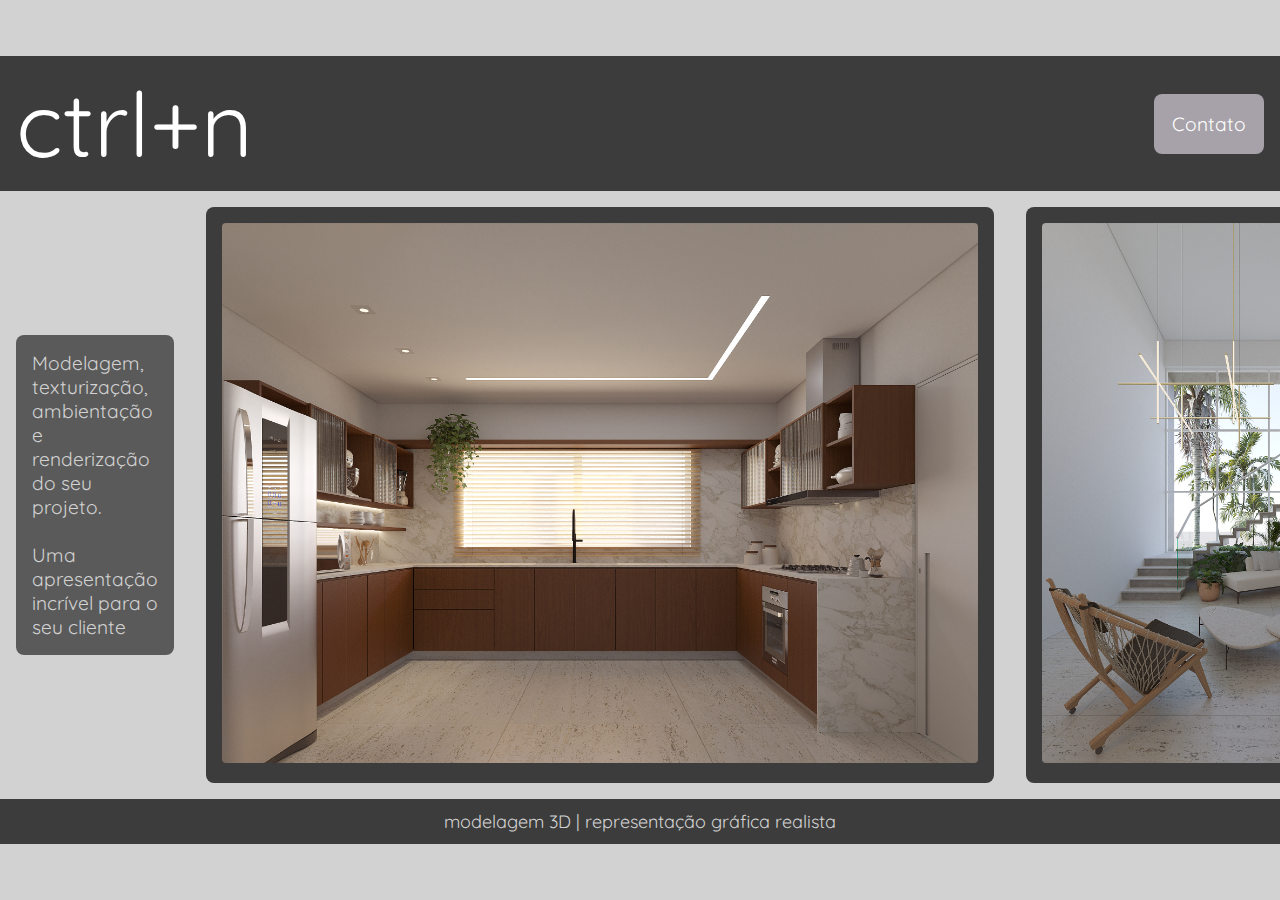
==== index.html @ 5597fa0b "R02" ====
<!DOCTYPE html>
<html lang="pt-BR">
<head>
    <meta charset="UTF-8">
    <meta http-equiv="X-UA-Compatible" content="IE=edge">
    <meta name="viewport" content="width=device-width, initial-scale=1.0">
    <title>ctrl+n</title>
    <link rel="stylesheet" href="styles.css">
</head>
<body>
    <header>
        <nav class="nav-bar">
            <div class="nav-container">
                <a href="#home" id="nav-logo">ctrl+n</a>
            </div>
            <div class="nav-container">
                <a href="#contact" class="button">Contato</a>
            </div>
        </nav>
    </header>
    <main>
        <div class="render" id="render">
            <div class="texto-container">
                <p>Modelagem, texturização, ambientação e renderização do seu projeto.<br><br>
                <p>Uma apresentação incrível para o seu cliente<br>
            </div>
            <div class="render-container">
                <img src="renders/cozinha.jpg">
            </div>
            <div class="render-container">
                <img src="renders/estar.jpg">
            </div>
            <div class="render-container">
                <img src="renders/gourmet.jpg">
            </div>
            <div class="render-container">
                <img src="renders/home.jpg">
            </div>
            <div class="render-container">
                <img src="renders/jantar.jpg">
            </div>
            <div class="render-container">
                <img src="renders/suiteA.jpg">
            </div>
            <div class="render-container">
                <img src="renders/suiteB.jpg">
            </div>
        </div>
    </main>
    <footer>
        <p>modelagem 3D | representação gráfica realista</p>
    </footer>
    <script src="app.js"></script>
</body>
</html>
---- styles.css ----
@import url('https://fonts.googleapis.com/css2?family=Quicksand:wght@300;500;700&display=swap');

* {
    font-family: 'Quicksand', sans-serif;
    box-sizing: border-box;
    scroll-behavior: smooth;
}

body {
    background-color: rgb(210, 210, 210);
    display: flex;
    flex-direction: column;
    justify-content: center;
    align-items: center;
    margin: 0;
    padding: 0;
    height: 100vh;
    width: 100vw;
}

.nav-bar {
    background-color: rgb(60, 60, 60);
    height: 15vh;
    width: 100vw;
    display: flex;
    align-items: center;
    justify-content: space-between;
    font-size: 1.2rem;
}

.nav-container {
    display: flex;
    align-items: center;
    justify-content: flex-end;
    height: inherit;
    width: 100%;
    padding: 0 16px;
}

#nav-logo {
    position: fixed;
    left:16px;
    color: #fff;
    text-decoration: none;
    font-size: 10vh;
    transition: all 0.3s ease;
}

#nav-logo:hover {
    color:#3EB489;
    transition: all 0.3s ease;
}

.button {
    display: flex;
    align-items: center;
    justify-content: right;
    text-decoration: none;
    padding: 2vh;
    height: fit-content;
    width: fit-content;
    border: none;
    outline: none;
    border-radius: 8px;
    background: #A7A2A9;
    color: #fff;
    transition: all 0.3s ease;
}

main {
    width: 100vw;
}

/*
@media screen and (max-width: 960px) {
    .nav-container {
        display: flex;
        justify-content: space-between;
        height: 100%;
        width: 100%;
    }
}
*/

.render {
    display: flex;
    align-items: center;
    overflow-x: scroll;
    scroll-snap-type: x mandatory;
}

.texto-container {
    background-color: rgb(90, 90, 90);
    padding: 16px;
    margin: 16px;
    border-radius: 8px;
    scroll-snap-align: center;
}

div p {
    display: flex;
    color: rgb(210, 210, 210);
    font-size: 1.2rem;
    margin: 0;
}
    
.render-container {
    background-color: rgb(60, 60, 60);
    height: fit-content;
    width: fit-content;
    padding: 16px;
    margin: 16px;
    border-radius: 8px;
    scroll-snap-align: center;
}

img {
    height: 60vh;
    width: auto;
    border-radius: 4px;
}

footer {
    background-color: rgb(60, 60, 60);
    display: flex;
    flex-direction: column;
    height: 5vh;
    width: 100vw;
    justify-content: center;
    align-items: center;
}

footer p {
    color: rgb(210, 210, 210);
    font-size: 2vh;
    margin-left: 0;
    padding: 0;
}
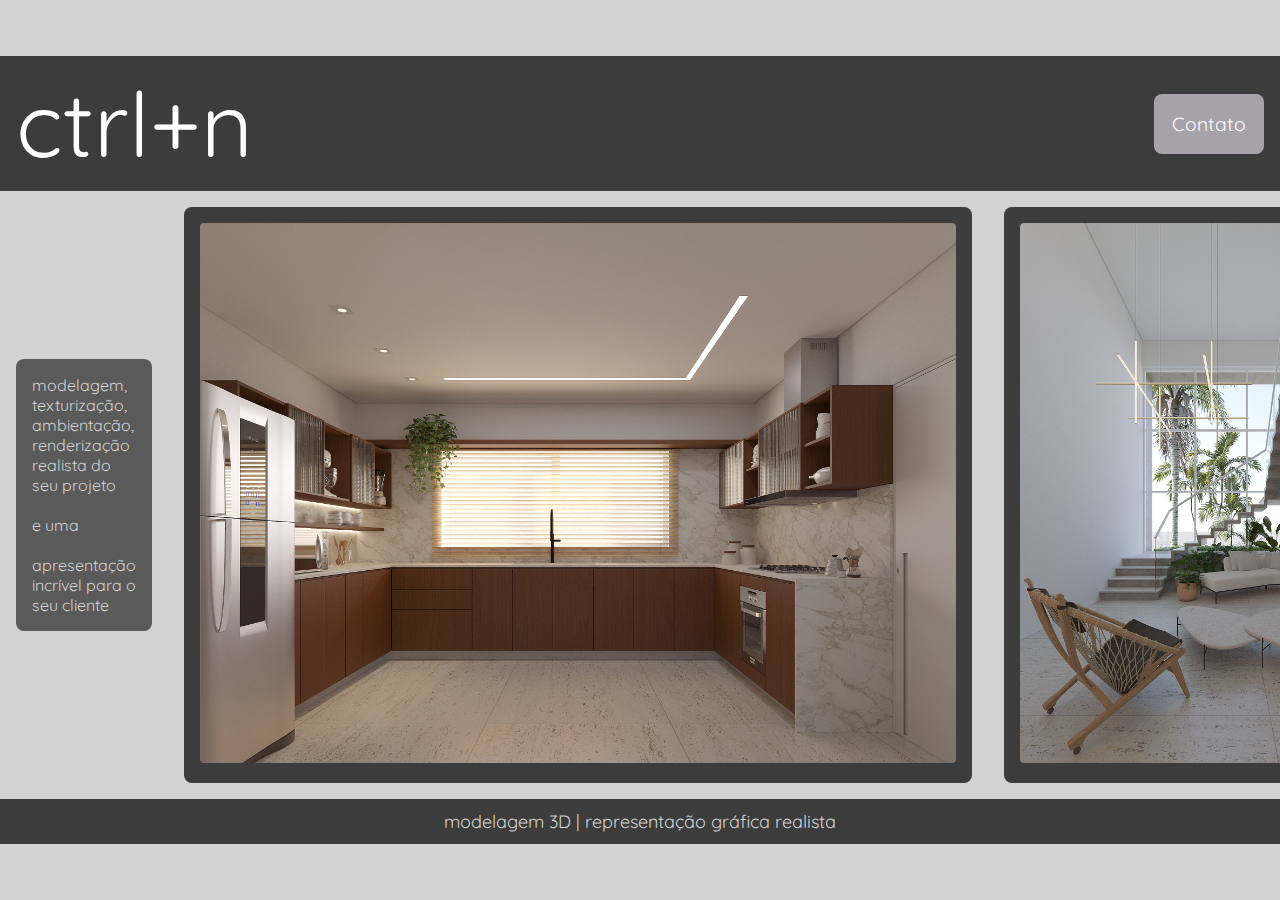
==== commit cf1f7ab5: "TextoCard" ====
--- a/index.html
+++ b/index.html
@@ -21,8 +21,9 @@
     <main>
         <div class="render" id="render">
             <div class="texto-container">
-                <p>Modelagem, texturização, ambientação e renderização do seu projeto.<br><br>
-                <p>Uma apresentação incrível para o seu cliente<br>
+                <p>modelagem, texturização, ambientação, renderização realista do seu projeto<br><br>
+                <p>e uma</p><br>
+                <p>apresentação incrível para o seu cliente<br>
             </div>
             <div class="render-container">
                 <img src="renders/cozinha.jpg">
--- a/styles.css
+++ b/styles.css
@@ -91,6 +91,8 @@
 
 .texto-container {
     background-color: rgb(90, 90, 90);
+    display: flex;
+    flex-direction: column;
     padding: 16px;
     margin: 16px;
     border-radius: 8px;
@@ -98,9 +100,8 @@
 }
 
 div p {
-    display: flex;
     color: rgb(210, 210, 210);
-    font-size: 1.2rem;
+    font-size: 1rem;
     margin: 0;
 }
     
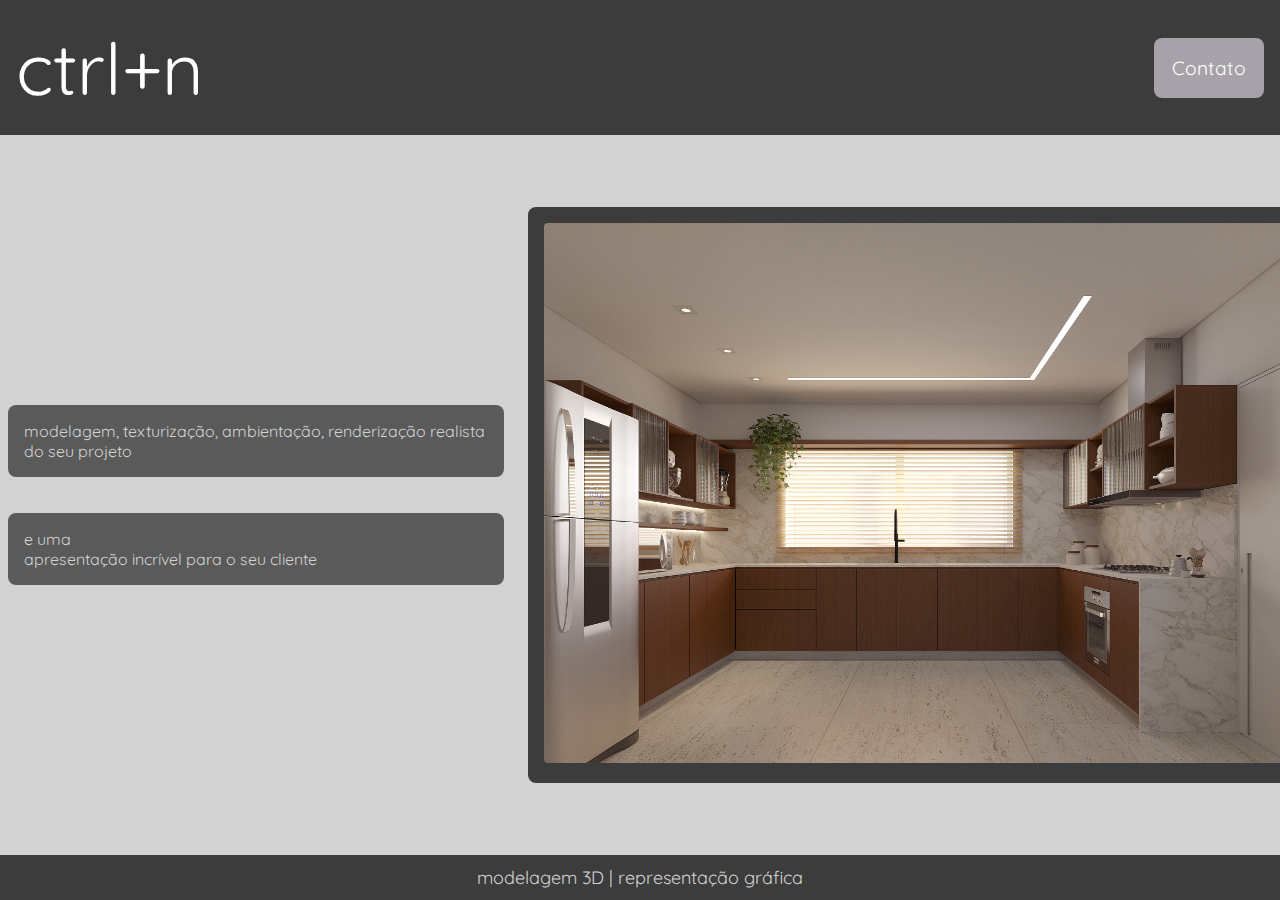
==== commit 7b17106e: "ContactPage" ====
--- a/index.html
+++ b/index.html
@@ -11,19 +11,18 @@
     <header>
         <nav class="nav-bar">
             <div class="nav-container">
-                <a href="#home" id="nav-logo">ctrl+n</a>
+                <a href="index.html" id="nav-logo">ctrl+n</a>
             </div>
             <div class="nav-container">
-                <a href="#contact" class="button">Contato</a>
+                <a href="contact.html" class="button">Contato</a>
             </div>
         </nav>
     </header>
     <main>
         <div class="render" id="render">
             <div class="texto-container">
-                <p>modelagem, texturização, ambientação, renderização realista do seu projeto<br><br>
-                <p>e uma</p><br>
-                <p>apresentação incrível para o seu cliente<br>
+                <p>modelagem, texturização, ambientação, renderização realista do seu projeto</p><br>
+                <p>e uma<br>apresentação incrível para o seu cliente</p>
             </div>
             <div class="render-container">
                 <img src="renders/cozinha.jpg">
@@ -49,7 +48,7 @@
         </div>
     </main>
     <footer>
-        <p>modelagem 3D | representação gráfica realista</p>
+        <p>modelagem 3D | representação gráfica</p>
     </footer>
     <script src="app.js"></script>
 </body>
--- a/styles.css
+++ b/styles.css
@@ -10,7 +10,7 @@
     background-color: rgb(210, 210, 210);
     display: flex;
     flex-direction: column;
-    justify-content: center;
+    justify-content: space-between;
     align-items: center;
     margin: 0;
     padding: 0;
@@ -42,7 +42,7 @@
     left:16px;
     color: #fff;
     text-decoration: none;
-    font-size: 10vh;
+    font-size: 8vh;
     transition: all 0.3s ease;
 }
 
@@ -69,6 +69,7 @@
 
 main {
     width: 100vw;
+    display: flex;
 }
 
 /*
@@ -90,19 +91,20 @@
 }
 
 .texto-container {
-    background-color: rgb(90, 90, 90);
     display: flex;
     flex-direction: column;
-    padding: 16px;
-    margin: 16px;
-    border-radius: 8px;
+    min-width: 40vw;
+    height: auto;
     scroll-snap-align: center;
 }
 
 div p {
+    background-color: rgb(90, 90, 90);
     color: rgb(210, 210, 210);
     font-size: 1rem;
-    margin: 0;
+    padding: 16px;
+    margin: 8px;
+    border-radius: 8px;
 }
     
 .render-container {
@@ -136,4 +138,4 @@
     font-size: 2vh;
     margin-left: 0;
     padding: 0;
-}+}
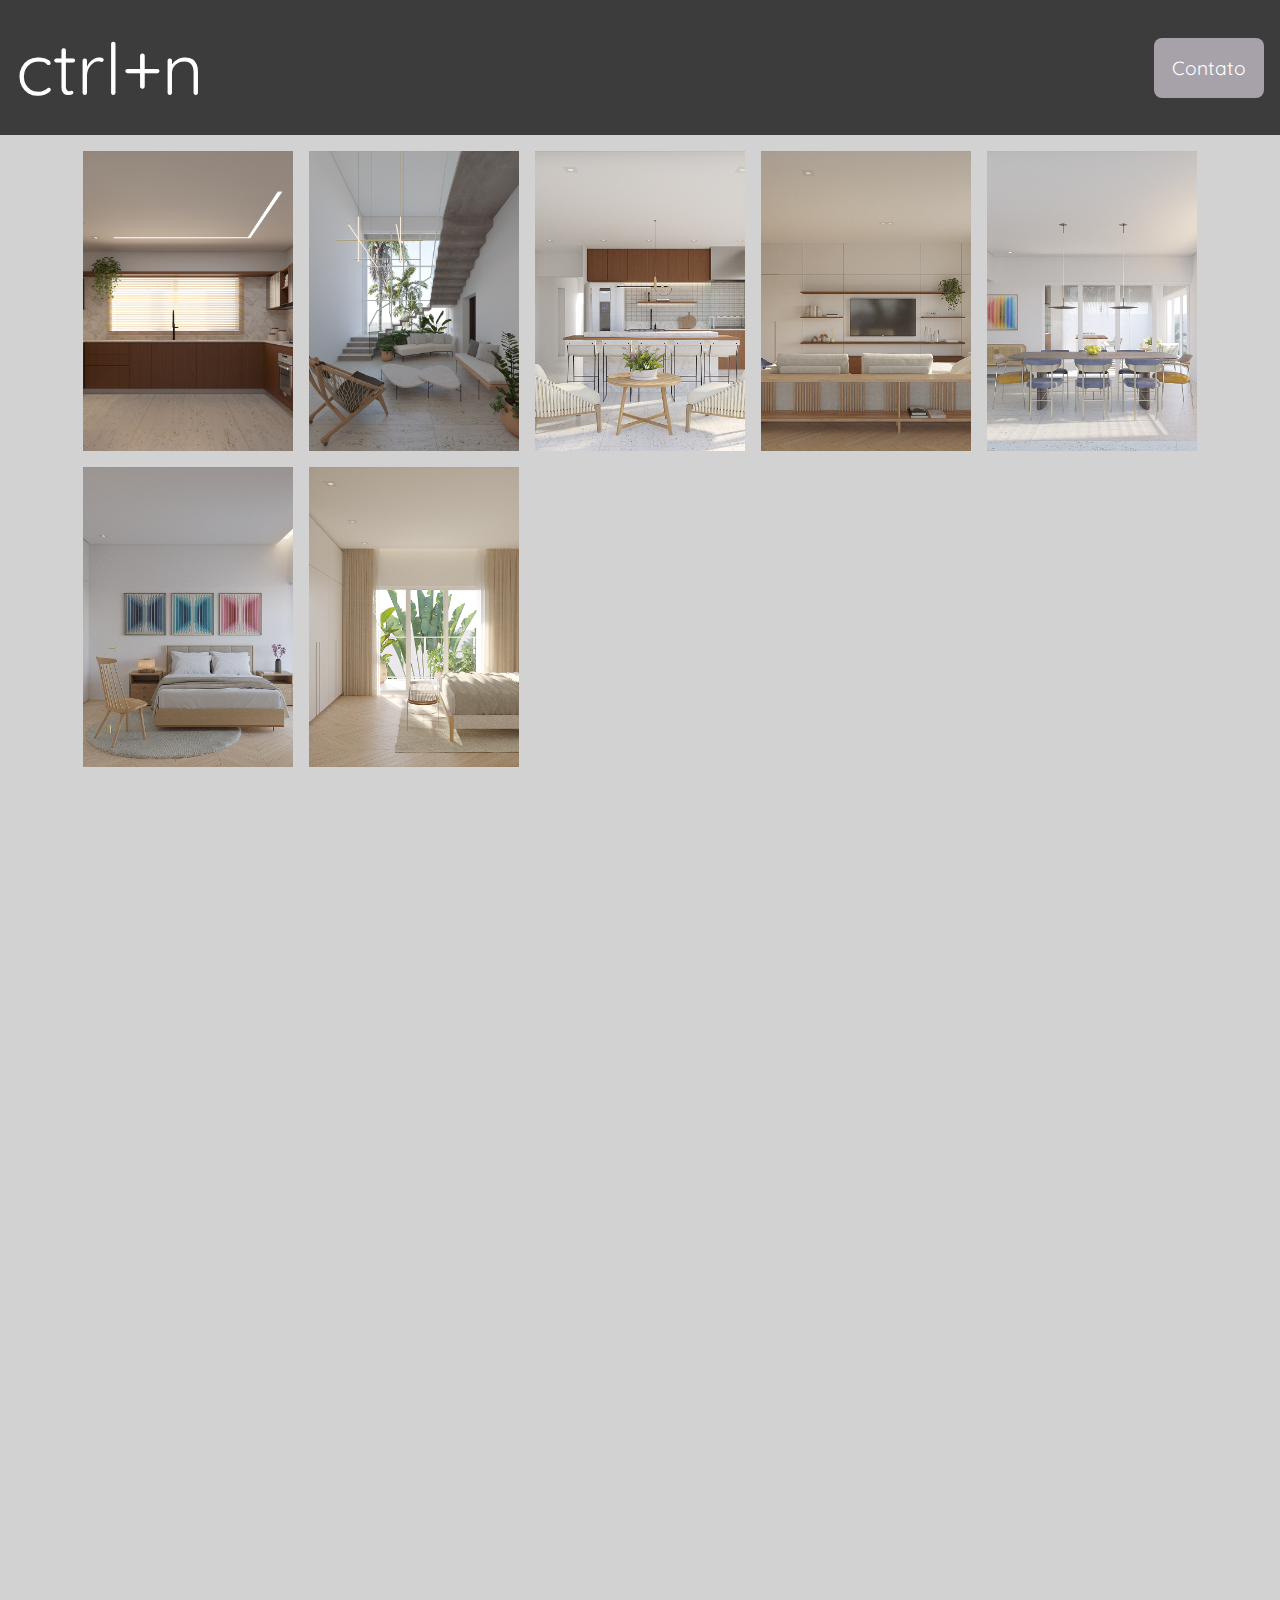
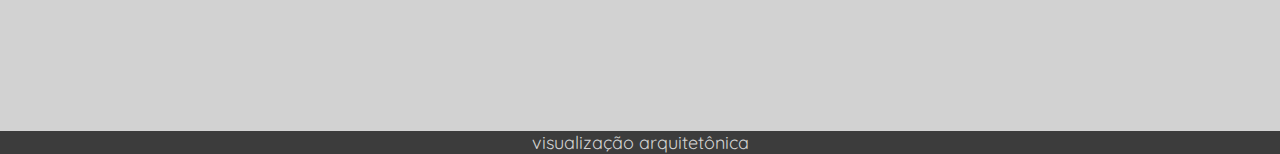
==== commit e19b5443: "galeria responsiva" ====
--- a/index.html
+++ b/index.html
@@ -20,35 +20,85 @@
     </header>
     <main>
         <div class="render" id="render">
-            <div class="texto-container">
-                <p>modelagem, texturização, ambientação, renderização realista do seu projeto</p><br>
-                <p>e uma<br>apresentação incrível para o seu cliente</p>
+            <div class="render-box" id="render-box">
+                <img src="renders/01.jpg" alt="";>
             </div>
-            <div class="render-container">
-                <img src="renders/cozinha.jpg">
+            <div class="render-box" id="render-box">
+                <img src="renders/02.jpg" alt="";>
             </div>
-            <div class="render-container">
-                <img src="renders/estar.jpg">
+            <div class="render-box" id="render-box">
+                <img src="renders/03.jpg" alt="";>
             </div>
-            <div class="render-container">
-                <img src="renders/gourmet.jpg">
+            <div class="render-box" id="render-box">
+                <img src="renders/04.jpg" alt="";>
             </div>
-            <div class="render-container">
-                <img src="renders/home.jpg">
+            <div class="render-box" id="render-box">
+                <img src="renders/05.jpg" alt="";>
             </div>
-            <div class="render-container">
-                <img src="renders/jantar.jpg">
+            <div class="render-box" id="render-box">
+                <img src="renders/06.jpg" alt="";>
             </div>
-            <div class="render-container">
-                <img src="renders/suiteA.jpg">
+            <div class="render-box" id="render-box">
+                <img src="renders/07.jpg" alt="";>
             </div>
-            <div class="render-container">
-                <img src="renders/suiteB.jpg">
+            <div class="render-box" id="render-box">
+                <img src="renders/08.jpg" alt="";>
+            </div>
+            <div class="render-box" id="render-box">
+                <img src="renders/09.jpg" alt="";>
+            </div>
+            <div class="render-box" id="render-box">
+                <img src="renders/10.jpg" alt="";>
+            </div>
+            <div class="render-box" id="render-box">
+                <img src="renders/11.jpg" alt="";>
+            </div>
+            <div class="render-box" id="render-box">
+                <img src="renders/12.jpg" alt="";>
+            </div>
+            <div class="render-box" id="render-box">
+                <img src="renders/13.jpg" alt="";>
+            </div>
+            <div class="render-box" id="render-box">
+                <img src="renders/14.jpg" alt="";>
+            </div>
+            <div class="render-box" id="render-box">
+                <img src="renders/15.jpg" alt="";>
+            </div>
+            <div class="render-box" id="render-box">
+                <img src="renders/16.jpg" alt="";>
+            </div>
+            <div class="render-box" id="render-box">
+                <img src="renders/17.jpg" alt="";>
+            </div>
+            <div class="render-box" id="render-box">
+                <img src="renders/18.jpg" alt="";>
+            </div>
+            <div class="render-box" id="render-box">
+                <img src="renders/19.jpg" alt="";>
+            </div>
+            <div class="render-box" id="render-box">
+                <img src="renders/20.jpg" alt="";>
+            </div>
+            <div class="render-box" id="render-box">
+                <img src="renders/21.jpg" alt="";>
+            </div>
+            <div class="render-box" id="render-box">
+                <img src="renders/22.jpg" alt="";>
+            </div>
+            <div class="render-box" id="render-box">
+                <img src="renders/23.jpg" alt="";>
+            </div>
+            <div class="render-box" id="render-box">
+                <img src="renders/24.jpg" alt="";>
+            </div>
+            <div class="render-box" id="render-box">
+                <img src="renders/25.jpg" alt="";>
             </div>
         </div>
     </main>
     <footer>
-        <p>modelagem 3D | representação gráfica</p>
+        <p>visualização arquitetônica</p>
     </footer>
     <script src="app.js"></script>
 </body>
--- a/styles.css
+++ b/styles.css
@@ -1,9 +1,10 @@
-@import url('https://fonts.googleapis.com/css2?family=Quicksand:wght@300;500;700&display=swap');
+@import url('https://fonts.googleapis.com/css2?family=Quicksand:wght@300&display=swap');
 
 * {
+    margin: 0;
+    padding: 0;
+    box-sizing: border-box;
     font-family: 'Quicksand', sans-serif;
-    box-sizing: border-box;
-    scroll-behavior: smooth;
 }
 
 body {
@@ -66,11 +67,11 @@
     color: #fff;
     transition: all 0.3s ease;
 }
-
+/*
 main {
-    width: 100vw;
     display: flex;
 }
+*/
 
 /*
 @media screen and (max-width: 960px) {
@@ -83,24 +84,42 @@
 }
 */
 
-.render {
+.render{
     display: flex;
-    align-items: center;
-    overflow-x: scroll;
-    scroll-snap-type: x mandatory;
+    margin: 8px;
+    justify-content: center;
+    flex-wrap: wrap;
+}
+
+.render .render-box{
+    display: flex;
+    margin: 8px;
+    height: 300px;
+    width: 210px;
+    justify-content: center;
+    overflow: hidden;
+}
+
+.render .render-box img{
+    height: 100%;
+    width:auto;
+    transition: transform 0.2s linear;
+}
+
+.render-box:hover img{
+    transform: scale(1.05);
 }
 
 .texto-container {
     display: flex;
     flex-direction: column;
-    min-width: 40vw;
-    height: auto;
+    width: auto;
+    height: fit-content;
     scroll-snap-align: center;
 }
 
 div p {
-    background-color: rgb(90, 90, 90);
-    color: rgb(210, 210, 210);
+    color: rgb(90, 90, 90);
     font-size: 1rem;
     padding: 16px;
     margin: 8px;
@@ -123,6 +142,38 @@
     border-radius: 4px;
 }
 
+.contato {
+    height: 70vh;
+    width: 100vw;
+    display: flex;
+    flex-direction: column;
+    align-items: center;
+    overflow-y: scroll;
+    scroll-snap-type: y mandatory;
+}
+
+.texto-card {
+    background-color: rgb(90, 90, 90);
+    display: flex;
+    justify-content: center;
+    align-items: center;
+    height: 25vh;
+    width: 90vw;
+    margin: 8px;
+    border-radius: 8px;
+    scroll-snap-align: center;
+}
+
+.card {
+    color: rgb(210, 210, 210);
+    font-size: 1rem;
+}
+
+.email {
+    color: rgb(255, 255, 255);
+    text-decoration: none;
+}
+
 footer {
     background-color: rgb(60, 60, 60);
     display: flex;
@@ -139,3 +190,4 @@
     margin-left: 0;
     padding: 0;
 }
+
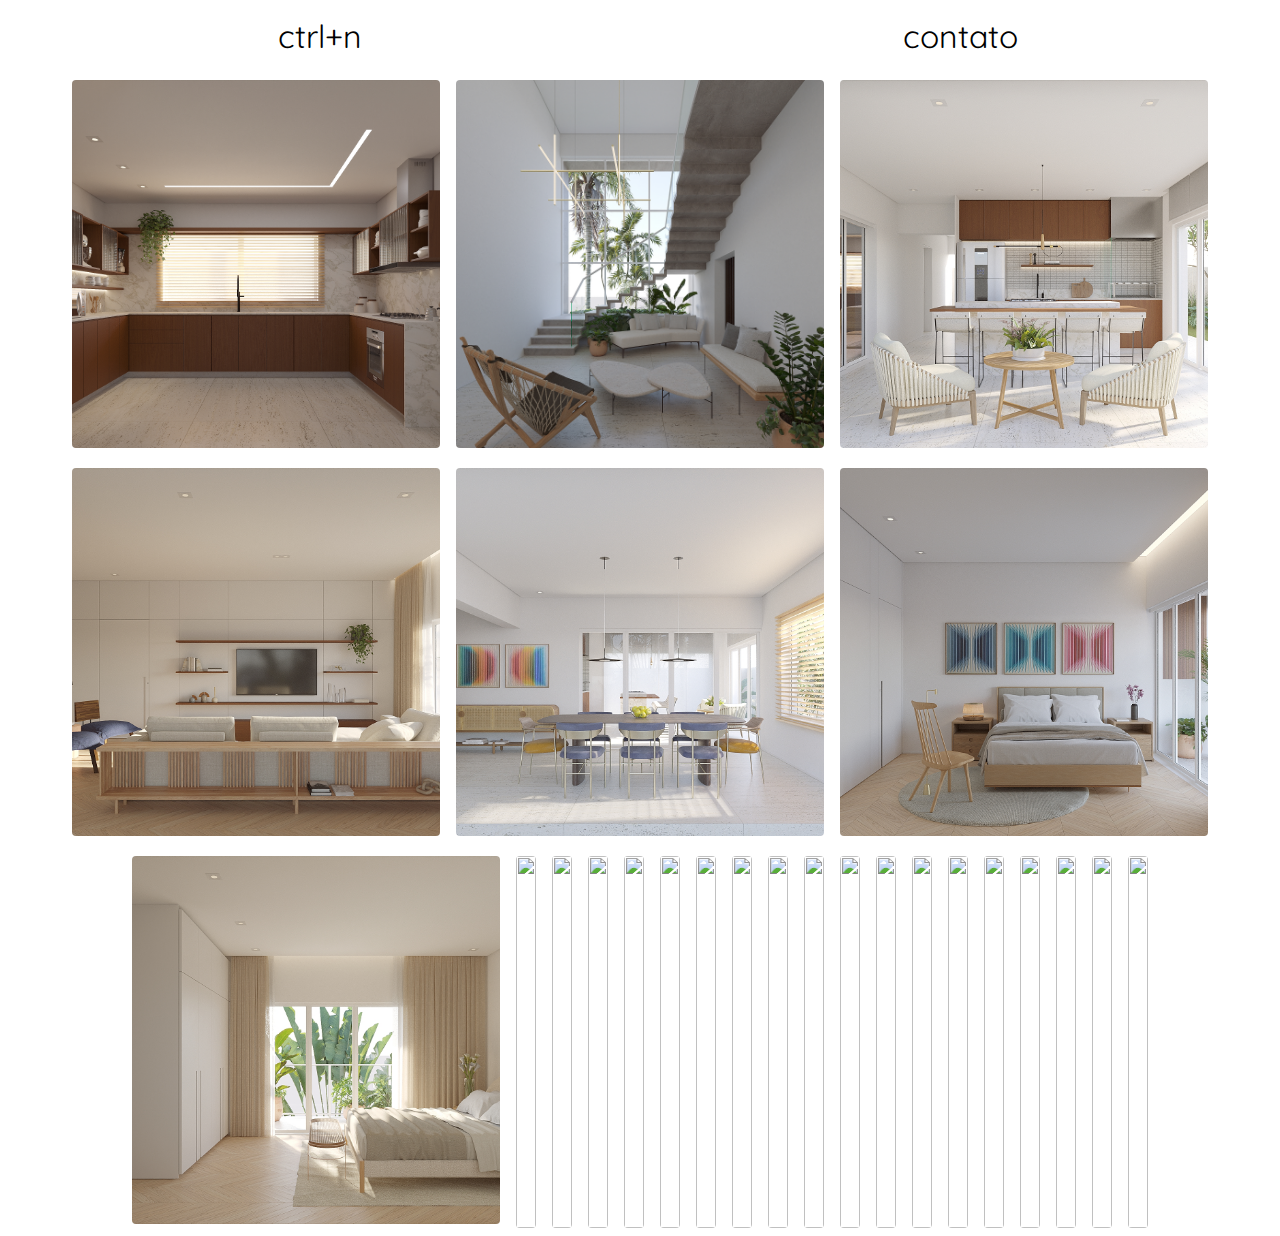
==== commit e7ee5e12: "site-v2" ====
--- a/index.html
+++ b/index.html
@@ -11,10 +11,10 @@
     <header>
         <nav class="nav-bar">
             <div class="nav-container">
-                <a href="index.html" id="nav-logo">ctrl+n</a>
+                <a href="index.html" id="nav-text">ctrl+n</a>
             </div>
             <div class="nav-container">
-                <a href="contact.html" class="button">Contato</a>
+                <a href="contact.html" id="nav-text">contato</a>
             </div>
         </nav>
     </header>
@@ -97,9 +97,6 @@
             </div>
         </div>
     </main>
-    <footer>
-        <p>visualização arquitetônica</p>
-    </footer>
     <script src="app.js"></script>
 </body>
 </html>--- a/styles.css
+++ b/styles.css
@@ -8,107 +8,65 @@
 }
 
 body {
-    background-color: rgb(210, 210, 210);
+    background-color: rgb(255, 255, 255);
     display: flex;
     flex-direction: column;
-    justify-content: space-between;
-    align-items: center;
-    margin: 0;
-    padding: 0;
     height: 100vh;
     width: 100vw;
 }
 
 .nav-bar {
-    background-color: rgb(60, 60, 60);
-    height: 15vh;
+    height: 8vh;
     width: 100vw;
     display: flex;
-    align-items: center;
-    justify-content: space-between;
-    font-size: 1.2rem;
+    justify-content:center;
+    font-size: 2rem;
 }
 
 .nav-container {
     display: flex;
+    width: 100%;
     align-items: center;
-    justify-content: flex-end;
-    height: inherit;
-    width: 100%;
-    padding: 0 16px;
+    justify-content: center;
 }
 
-#nav-logo {
-    position: fixed;
-    left:16px;
-    color: #fff;
+#nav-text {
+    color: #000000;
     text-decoration: none;
-    font-size: 8vh;
     transition: all 0.3s ease;
 }
 
-#nav-logo:hover {
-    color:#3EB489;
+#nav-text:hover {
+    opacity: 50%;
     transition: all 0.3s ease;
 }
 
-.button {
+.render {
     display: flex;
-    align-items: center;
-    justify-content: right;
-    text-decoration: none;
-    padding: 2vh;
-    height: fit-content;
-    width: fit-content;
-    border: none;
-    outline: none;
-    border-radius: 8px;
-    background: #A7A2A9;
-    color: #fff;
-    transition: all 0.3s ease;
-}
-/*
-main {
-    display: flex;
-}
-*/
-
-/*
-@media screen and (max-width: 960px) {
-    .nav-container {
-        display: flex;
-        justify-content: space-between;
-        height: 100%;
-        width: 100%;
-    }
-}
-*/
-
-.render{
-    display: flex;
-    margin: 8px;
+    flex-wrap: wrap;
     justify-content: center;
-    flex-wrap: wrap;
 }
 
-.render .render-box{
-    display: flex;
-    margin: 8px;
-    height: 300px;
-    width: 210px;
-    justify-content: center;
-    overflow: hidden;
+.render .render-box {
+    padding: 8px;
+    max-width: 30vw;
+    aspect-ratio: 1 / 1;
+    justify-content:center;
 }
 
-.render .render-box img{
+.render .render-box img {
     height: 100%;
-    width:auto;
+    width: 100%;
+    object-fit: cover;
     transition: transform 0.2s linear;
 }
 
-.render-box:hover img{
+/*
+.render-box:hover img {
+    cursor: pointer;
     transform: scale(1.05);
 }
+*/
 
 .texto-container {
     display: flex;
@@ -143,51 +101,35 @@
 }
 
 .contato {
-    height: 70vh;
+    height: 100%;
     width: 100vw;
     display: flex;
     flex-direction: column;
     align-items: center;
-    overflow-y: scroll;
-    scroll-snap-type: y mandatory;
 }
 
 .texto-card {
-    background-color: rgb(90, 90, 90);
     display: flex;
     justify-content: center;
     align-items: center;
-    height: 25vh;
     width: 90vw;
     margin: 8px;
     border-radius: 8px;
-    scroll-snap-align: center;
 }
 
 .card {
-    color: rgb(210, 210, 210);
+    color: rgb(0, 0, 0);
+    text-align: center;
     font-size: 1rem;
 }
 
 .email {
-    color: rgb(255, 255, 255);
+    color: rgb(0, 0, 0);
+    font-size: 2rem;
     text-decoration: none;
 }
 
-footer {
-    background-color: rgb(60, 60, 60);
-    display: flex;
-    flex-direction: column;
-    height: 5vh;
-    width: 100vw;
-    justify-content: center;
-    align-items: center;
+.email:hover {
+    opacity: 50%;
+    transition: all 0.3s ease;
 }
-
-footer p {
-    color: rgb(210, 210, 210);
-    font-size: 2vh;
-    margin-left: 0;
-    padding: 0;
-}
-
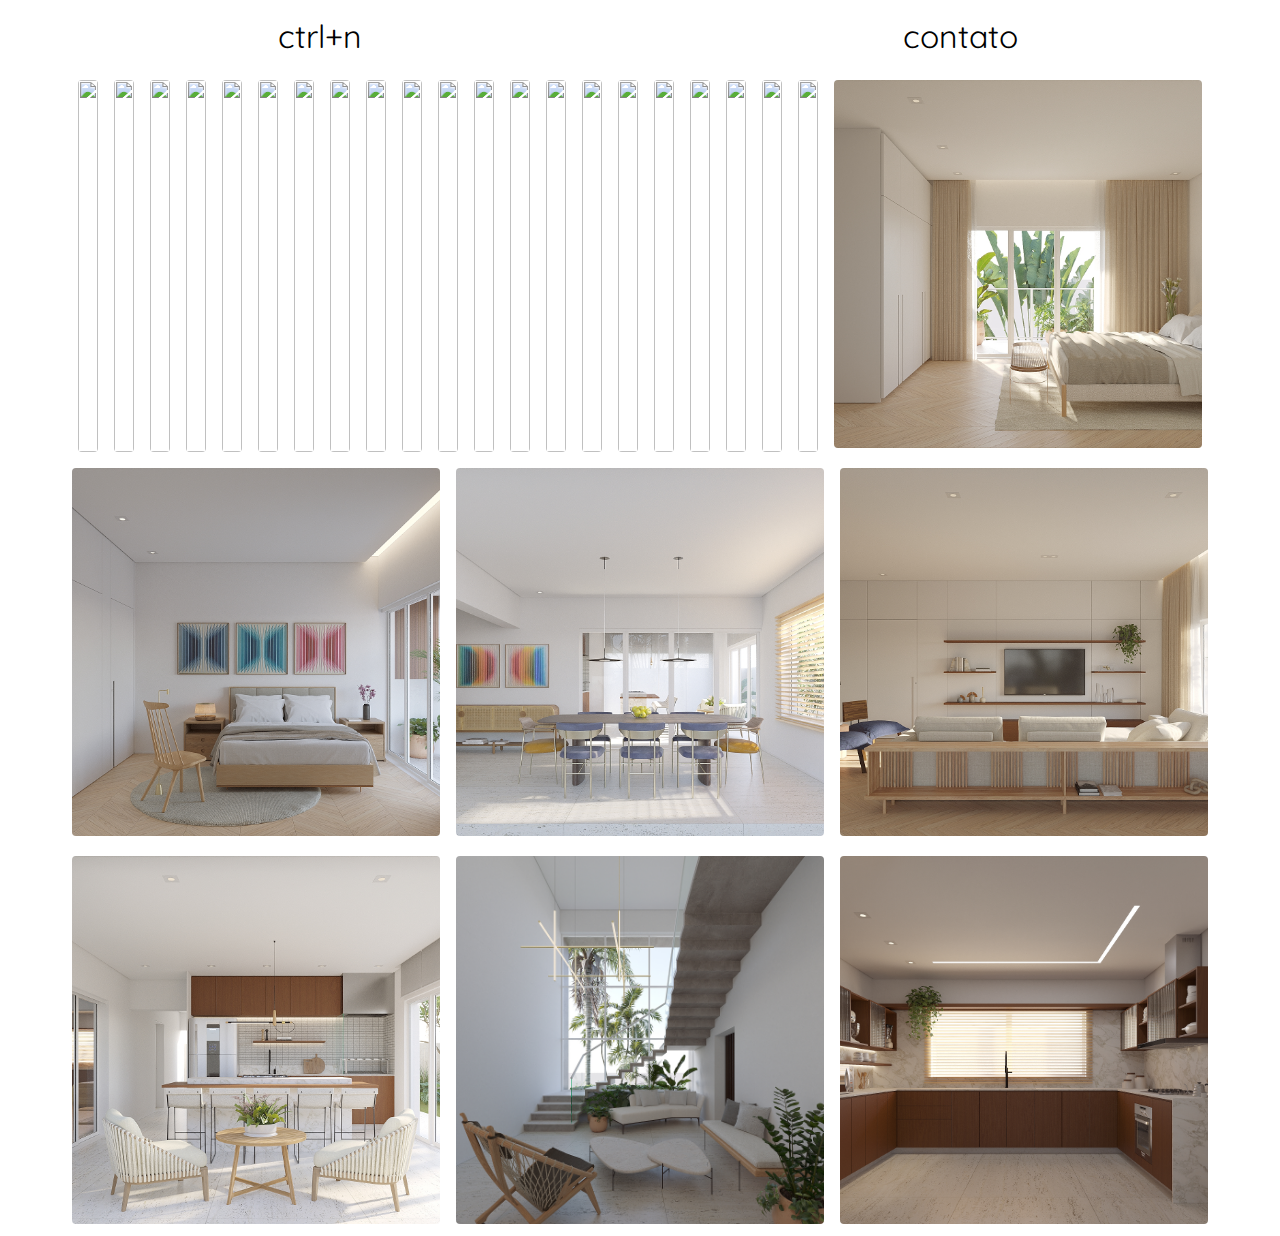
==== commit b97b6f38: "renderOrder" ====
--- a/index.html
+++ b/index.html
@@ -21,79 +21,88 @@
     <main>
         <div class="render" id="render">
             <div class="render-box" id="render-box">
-                <img src="renders/01.jpg" alt="";>
+                <img src="renders/28.jpg" alt="";>
+            </div>
+            <div class="render-box" id="render-box">
+                <img src="renders/27.jpg" alt="";>
+            </div>
+            <div class="render-box" id="render-box">
+                <img src="renders/26.jpg" alt="";>
+            </div>
+            <div class="render-box" id="render-box">
+                <img src="renders/25.jpg" alt="";>
+            </div>
+            <div class="render-box" id="render-box">
+                <img src="renders/24.jpg" alt="";>
+            </div>
+            <div class="render-box" id="render-box">
+                <img src="renders/23.jpg" alt="";>
+            </div>
+            <div class="render-box" id="render-box">
+                <img src="renders/22.jpg" alt="";>
+            </div>
+            <div class="render-box" id="render-box">
+                <img src="renders/21.jpg" alt="";>
+            </div>
+            <div class="render-box" id="render-box">
+                <img src="renders/20.jpg" alt="";>
+            </div>
+            <div class="render-box" id="render-box">
+                <img src="renders/19.jpg" alt="";>
+            </div>
+            <div class="render-box" id="render-box">
+                <img src="renders/18.jpg" alt="";>
+            </div>
+            <div class="render-box" id="render-box">
+                <img src="renders/17.jpg" alt="";>
+            </div>
+            <div class="render-box" id="render-box">
+                <img src="renders/16.jpg" alt="";>
+            </div>
+            <div class="render-box" id="render-box">
+                <img src="renders/15.jpg" alt="";>
+            </div>
+            <div class="render-box" id="render-box">
+                <img src="renders/14.jpg" alt="";>
+            </div>
+            <div class="render-box" id="render-box">
+                <img src="renders/13.jpg" alt="";>
+            </div>
+            <div class="render-box" id="render-box">
+                <img src="renders/12.jpg" alt="";>
+            </div>
+            <div class="render-box" id="render-box">
+                <img src="renders/11.jpg" alt="";>
+            </div>
+            <div class="render-box" id="render-box">
+                <img src="renders/10.jpg" alt="";>
+            </div>
+            <div class="render-box" id="render-box">
+                <img src="renders/09.jpg" alt="";>
+            </div>
+            <div class="render-box" id="render-box">
+                <img src="renders/08.jpg" alt="";>
+            </div>
+            <div class="render-box" id="render-box">
+                <img src="renders/07.jpg" alt="";>
+            </div>
+            <div class="render-box" id="render-box">
+                <img src="renders/06.jpg" alt="";>
+            </div>
+            <div class="render-box" id="render-box">
+                <img src="renders/05.jpg" alt="";>
+            </div>
+            <div class="render-box" id="render-box">
+                <img src="renders/04.jpg" alt="";>
+            </div>
+            <div class="render-box" id="render-box">
+                <img src="renders/03.jpg" alt="";>
             </div>
             <div class="render-box" id="render-box">
                 <img src="renders/02.jpg" alt="";>
             </div>
             <div class="render-box" id="render-box">
-                <img src="renders/03.jpg" alt="";>
-            </div>
-            <div class="render-box" id="render-box">
-                <img src="renders/04.jpg" alt="";>
-            </div>
-            <div class="render-box" id="render-box">
-                <img src="renders/05.jpg" alt="";>
-            </div>
-            <div class="render-box" id="render-box">
-                <img src="renders/06.jpg" alt="";>
-            </div>
-            <div class="render-box" id="render-box">
-                <img src="renders/07.jpg" alt="";>
-            </div>
-            <div class="render-box" id="render-box">
-                <img src="renders/08.jpg" alt="";>
-            </div>
-            <div class="render-box" id="render-box">
-                <img src="renders/09.jpg" alt="";>
-            </div>
-            <div class="render-box" id="render-box">
-                <img src="renders/10.jpg" alt="";>
-            </div>
-            <div class="render-box" id="render-box">
-                <img src="renders/11.jpg" alt="";>
-            </div>
-            <div class="render-box" id="render-box">
-                <img src="renders/12.jpg" alt="";>
-            </div>
-            <div class="render-box" id="render-box">
-                <img src="renders/13.jpg" alt="";>
-            </div>
-            <div class="render-box" id="render-box">
-                <img src="renders/14.jpg" alt="";>
-            </div>
-            <div class="render-box" id="render-box">
-                <img src="renders/15.jpg" alt="";>
-            </div>
-            <div class="render-box" id="render-box">
-                <img src="renders/16.jpg" alt="";>
-            </div>
-            <div class="render-box" id="render-box">
-                <img src="renders/17.jpg" alt="";>
-            </div>
-            <div class="render-box" id="render-box">
-                <img src="renders/18.jpg" alt="";>
-            </div>
-            <div class="render-box" id="render-box">
-                <img src="renders/19.jpg" alt="";>
-            </div>
-            <div class="render-box" id="render-box">
-                <img src="renders/20.jpg" alt="";>
-            </div>
-            <div class="render-box" id="render-box">
-                <img src="renders/21.jpg" alt="";>
-            </div>
-            <div class="render-box" id="render-box">
-                <img src="renders/22.jpg" alt="";>
-            </div>
-            <div class="render-box" id="render-box">
-                <img src="renders/23.jpg" alt="";>
-            </div>
-            <div class="render-box" id="render-box">
-                <img src="renders/24.jpg" alt="";>
-            </div>
-            <div class="render-box" id="render-box">
-                <img src="renders/25.jpg" alt="";>
+                <img src="renders/01.jpg" alt="";>
             </div>
         </div>
     </main>
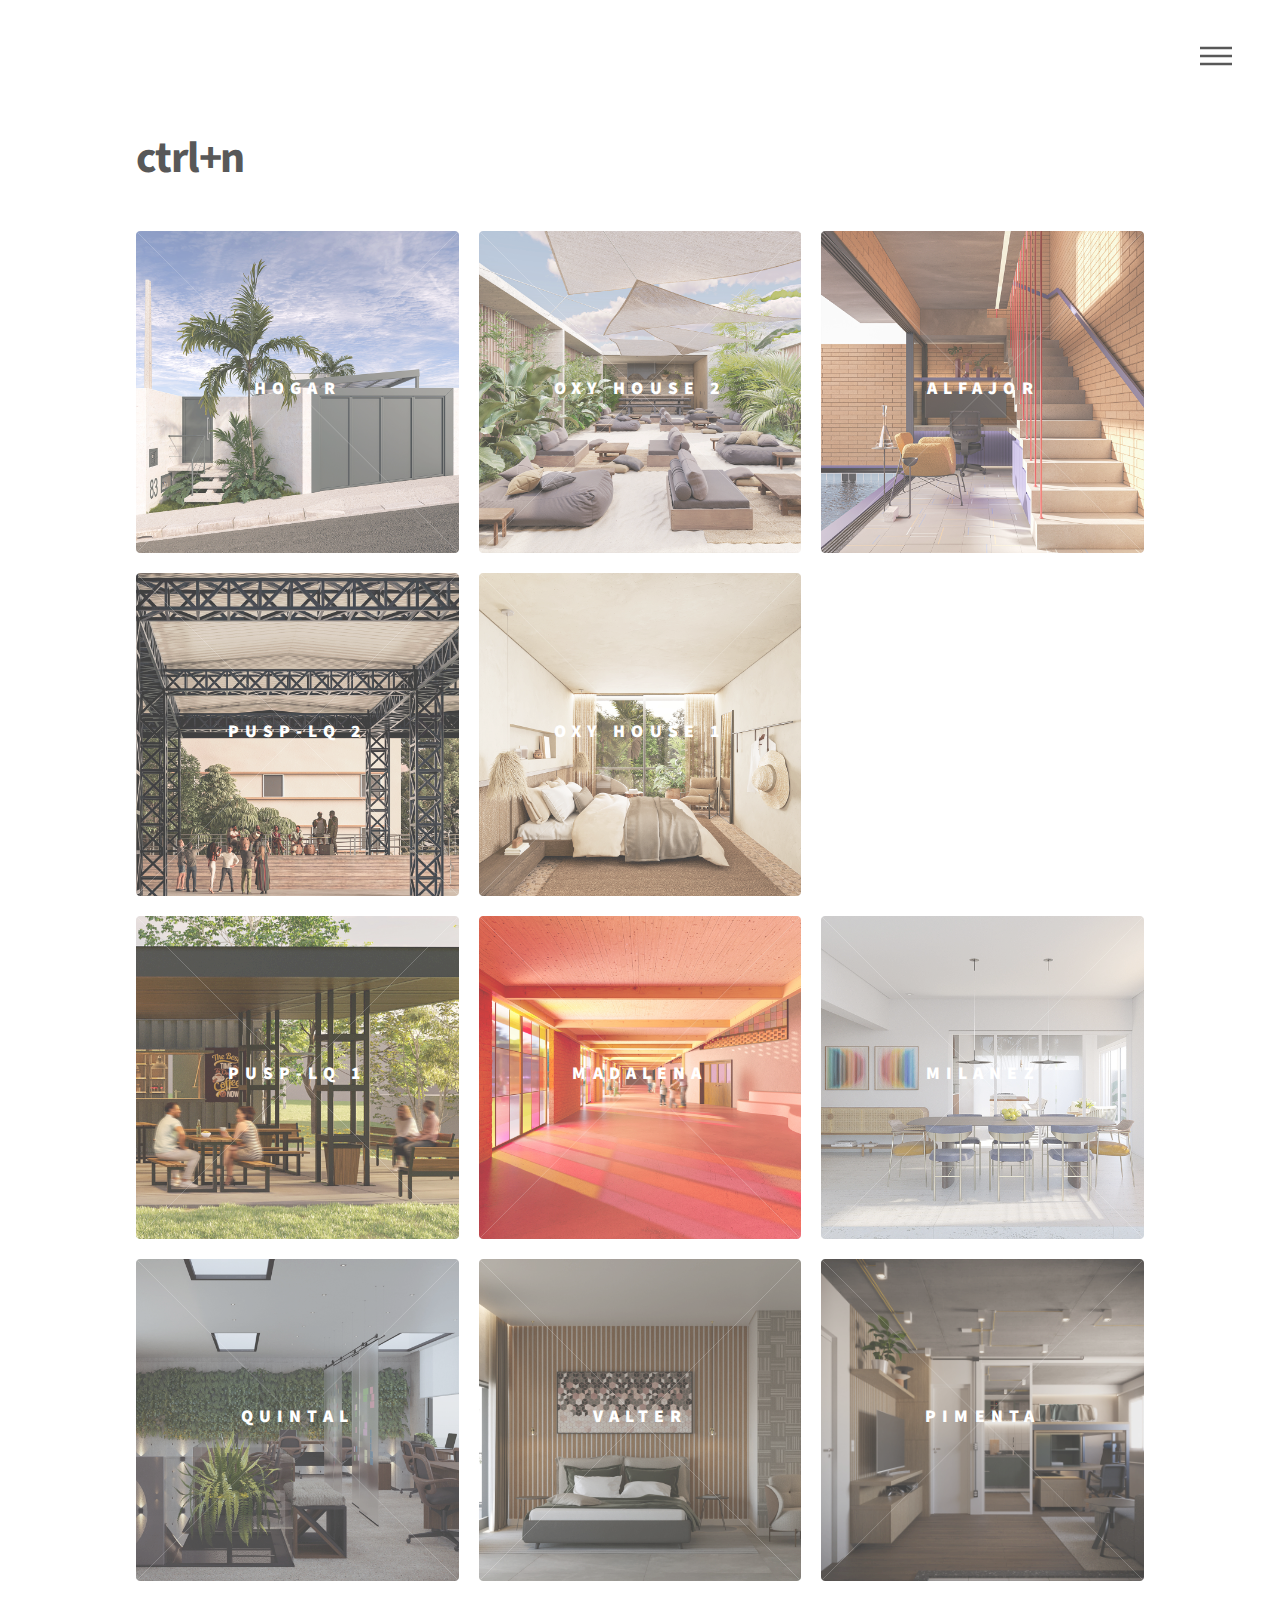
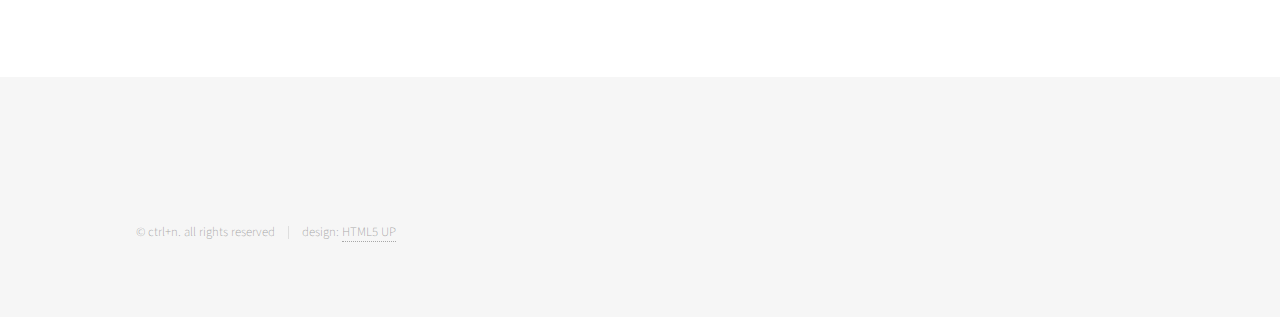
==== commit b650e3dc: "newDesign" ====
--- a/index.html
+++ b/index.html
@@ -1,111 +1,206 @@
-<!DOCTYPE html>
-<html lang="pt-BR">
-<head>
-    <meta charset="UTF-8">
-    <meta http-equiv="X-UA-Compatible" content="IE=edge">
-    <meta name="viewport" content="width=device-width, initial-scale=1.0">
-    <title>ctrl+n</title>
-    <link rel="stylesheet" href="styles.css">
-</head>
-<body>
-    <header>
-        <nav class="nav-bar">
-            <div class="nav-container">
-                <a href="index.html" id="nav-text">ctrl+n</a>
-            </div>
-            <div class="nav-container">
-                <a href="contact.html" id="nav-text">contato</a>
-            </div>
-        </nav>
-    </header>
-    <main>
-        <div class="render" id="render">
-            <div class="render-box" id="render-box">
-                <img src="renders/28.jpg" alt="";>
-            </div>
-            <div class="render-box" id="render-box">
-                <img src="renders/27.jpg" alt="";>
-            </div>
-            <div class="render-box" id="render-box">
-                <img src="renders/26.jpg" alt="";>
-            </div>
-            <div class="render-box" id="render-box">
-                <img src="renders/25.jpg" alt="";>
-            </div>
-            <div class="render-box" id="render-box">
-                <img src="renders/24.jpg" alt="";>
-            </div>
-            <div class="render-box" id="render-box">
-                <img src="renders/23.jpg" alt="";>
-            </div>
-            <div class="render-box" id="render-box">
-                <img src="renders/22.jpg" alt="";>
-            </div>
-            <div class="render-box" id="render-box">
-                <img src="renders/21.jpg" alt="";>
-            </div>
-            <div class="render-box" id="render-box">
-                <img src="renders/20.jpg" alt="";>
-            </div>
-            <div class="render-box" id="render-box">
-                <img src="renders/19.jpg" alt="";>
-            </div>
-            <div class="render-box" id="render-box">
-                <img src="renders/18.jpg" alt="";>
-            </div>
-            <div class="render-box" id="render-box">
-                <img src="renders/17.jpg" alt="";>
-            </div>
-            <div class="render-box" id="render-box">
-                <img src="renders/16.jpg" alt="";>
-            </div>
-            <div class="render-box" id="render-box">
-                <img src="renders/15.jpg" alt="";>
-            </div>
-            <div class="render-box" id="render-box">
-                <img src="renders/14.jpg" alt="";>
-            </div>
-            <div class="render-box" id="render-box">
-                <img src="renders/13.jpg" alt="";>
-            </div>
-            <div class="render-box" id="render-box">
-                <img src="renders/12.jpg" alt="";>
-            </div>
-            <div class="render-box" id="render-box">
-                <img src="renders/11.jpg" alt="";>
-            </div>
-            <div class="render-box" id="render-box">
-                <img src="renders/10.jpg" alt="";>
-            </div>
-            <div class="render-box" id="render-box">
-                <img src="renders/09.jpg" alt="";>
-            </div>
-            <div class="render-box" id="render-box">
-                <img src="renders/08.jpg" alt="";>
-            </div>
-            <div class="render-box" id="render-box">
-                <img src="renders/07.jpg" alt="";>
-            </div>
-            <div class="render-box" id="render-box">
-                <img src="renders/06.jpg" alt="";>
-            </div>
-            <div class="render-box" id="render-box">
-                <img src="renders/05.jpg" alt="";>
-            </div>
-            <div class="render-box" id="render-box">
-                <img src="renders/04.jpg" alt="";>
-            </div>
-            <div class="render-box" id="render-box">
-                <img src="renders/03.jpg" alt="";>
-            </div>
-            <div class="render-box" id="render-box">
-                <img src="renders/02.jpg" alt="";>
-            </div>
-            <div class="render-box" id="render-box">
-                <img src="renders/01.jpg" alt="";>
-            </div>
-        </div>
-    </main>
-    <script src="app.js"></script>
-</body>
+<!DOCTYPE HTML>
+<!--
+	Phantom by HTML5 UP
+	html5up.net | @ajlkn
+	Free for personal and commercial use under the CCA 3.0 license (html5up.net/license)
+	Edited for archviz portfolio by Luiz Laetano
+-->
+<html>
+	<head>
+		<title>ctrl+n</title>
+		<meta charset="utf-8" />
+		<meta name="viewport" content="width=device-width, initial-scale=1, user-scalable=no" />
+		<link rel="stylesheet" href="assets/css/main.css" />
+		<noscript><link rel="stylesheet" href="assets/css/noscript.css" /></noscript>
+	</head>
+	<body class="is-preload">
+		<!-- Wrapper -->
+			<div id="wrapper">
+
+				<!-- Header -->
+					<header id="header">
+						<div class="inner">
+
+							<!-- Nav -->
+								<nav>
+									<ul>
+										<li><a href="#menu">Menu</a></li>
+									</ul>
+								</nav>
+
+						</div>
+					</header>
+
+				<!-- Menu -->
+					<nav id="menu">
+						<h2>Menu</h2>
+						<ul>
+							<li><a href="index.html">projetos</a></li>
+							<li><a href="contact.html">contato</a></li>
+						</ul>
+					</nav>
+
+				<!-- Main -->
+					<div id="main">
+						<div class="inner">
+							<header>
+								<h1>ctrl+n</h1>
+								<!-- <p>visualização arquitetônica</p> -->
+							</header>
+							<section class="tiles">
+								<article class="style">
+									<span class="image">
+										<img src="images/hogar0.jpg" alt="" />
+									</span>
+									<a href="hogar.html">
+										<h2>Hogar</h2>
+										<div class="content">
+											<p>Itapuí | SP</p>
+										</div>
+									</a>
+								</article>
+								<article class="style">
+								<span class="image">
+									<img src="images/oxyhouse20.jpg" alt="" />
+								</span>
+								<a>
+									<h2>Oxy House 2</h2>
+									<div class="content">
+										<p>Cruz | CE</p>
+									</div>
+								</a>
+								</article>
+								<article class="style">
+									<span class="image">
+										<img src="images/alfajor0.jpg" alt="" />
+									</span>
+									<a>
+										<h2>Alfajor</h2>
+										<div class="content">
+											<p>Conceitual | BR</p>
+										</div>
+									</a>
+								</article>
+								<article class="style">
+									<span class="image">
+										<img src="images/PUSP-LQ20.jpg" alt="" />
+									</span>
+									<a>
+										<h2>PUSP-LQ 2</h2>
+										<div class="content">
+											<p>Piracicaba | SP</p>
+										</div>
+									</a>
+								</article>
+								<article class="style">
+									<span class="image">
+										<img src="images/oxyhouse10.jpg" alt="" />
+									</span>
+									<a>
+										<h2>Oxy House 1</h2>
+										<div class="content">
+											<p>Cruz | CE</p>
+										</div>
+									</a>
+								</article>
+								<article class="style">
+									<span class="image">
+										<img src="images/bilu0.jpg" alt="" />
+									</span>
+									<a>
+										<h2>Bilu</h2>
+										<div class="content">
+											<p>Piracicaba | SP</p>
+										</div>
+									</a>
+								</article>
+								<article class="style">
+									<span class="image">
+										<img src="images/PUSP-LQ10.jpg" alt="" />
+									</span>
+									<a>
+										<h2>PUSP-LQ 1</h2>
+										<div class="content">
+											<p>Piracicaba | SP</p>
+										</div>
+									</a>
+								</article>
+								<article class="style">
+									<span class="image">
+										<img src="images/madalena0.jpg" alt="" />
+									</span>
+									<a>
+										<h2>Madalena</h2>
+										<div class="content">
+											<p>Itapuí | SP</p>
+										</div>
+									</a>
+								</article>
+								<article class="style">
+									<span class="image">
+										<img src="images/milanez0.jpg" alt="" />
+									</span>
+									<a>
+										<h2>Milanez</h2>
+										<div class="content">
+											<p>Piracicaba | SP</p>
+										</div>
+									</a>
+								</article>
+								<article class="style">
+									<span class="image">
+										<img src="images/quintal0.jpg" alt="" />
+									</span>
+									<a>
+										<h2>Quintal</h2>
+										<div class="content">
+											<p>Conceitual | BR</p>
+										</div>
+									</a>
+								</article>
+								<article class="style">
+									<span class="image">
+										<img src="images/valter0.jpg" alt="" />
+									</span>
+									<a>
+										<h2>Valter</h2>
+										<div class="content">
+											<p>Piracicaba | SP</p>
+										</div>
+									</a>
+								</article>
+								<article class="style">
+									<span class="image">
+										<img src="images/pimenta0.jpg" alt="" />
+									</span>
+									<a>
+										<h2>Pimenta</h2>
+										<div class="content">
+											<p>São Paulo | SP</p>
+										</div>
+									</a>
+								</article>
+							</section>
+						</div>
+					</div>
+
+				<!-- Footer -->
+					<footer id="footer">
+						<div class="inner">
+							<ul class="copyright">
+								<li>&copy; ctrl+n. all rights reserved</li><li>design: <a href="http://html5up.net">HTML5 UP</a></li>
+							</ul>
+						</div>
+					</footer>
+
+			</div>
+
+		<!-- Scripts -->
+			<script src="assets/js/jquery.min.js"></script>
+			<script src="assets/js/browser.min.js"></script>
+			<script src="assets/js/breakpoints.min.js"></script>
+			<script src="assets/js/util.js"></script>
+			<script src="assets/js/main.js"></script>
+
+	</body>
 </html>--- a/assets/css/main.css
+++ b/assets/css/main.css
@@ -0,0 +1,3283 @@
+@import url(fontawesome-all.min.css);
+@import url("https://fonts.googleapis.com/css?family=Source+Sans+Pro:300,700,900");
+
+/*
+	Phantom by HTML5 UP
+	html5up.net | @ajlkn
+	Free for personal and commercial use under the CCA 3.0 license (html5up.net/license)
+*/
+
+html, body, div, span, applet, object,
+iframe, h1, h2, h3, h4, h5, h6, p, blockquote,
+pre, a, abbr, acronym, address, big, cite,
+code, del, dfn, em, img, ins, kbd, q, s, samp,
+small, strike, strong, sub, sup, tt, var, b,
+u, i, center, dl, dt, dd, ol, ul, li, fieldset,
+form, label, legend, table, caption, tbody,
+tfoot, thead, tr, th, td, article, aside,
+canvas, details, embed, figure, figcaption,
+footer, header, hgroup, menu, nav, output, ruby,
+section, summary, time, mark, audio, video {
+	margin: 0;
+	padding: 0;
+	border: 0;
+	font-size: 100%;
+	font: inherit;
+	vertical-align: baseline;}
+
+article, aside, details, figcaption, figure,
+footer, header, hgroup, menu, nav, section {
+	display: block;}
+
+body {
+	line-height: 1;
+}
+
+ol, ul {
+	list-style: none;
+}
+
+blockquote, q {
+	quotes: none;
+}
+
+	blockquote:before, blockquote:after, q:before, q:after {
+		content: '';
+		content: none;
+	}
+
+table {
+	border-collapse: collapse;
+	border-spacing: 0;
+}
+
+body {
+	-webkit-text-size-adjust: none;
+}
+
+mark {
+	background-color: transparent;
+	color: inherit;
+}
+
+input::-moz-focus-inner {
+	border: 0;
+	padding: 0;
+}
+
+input, select, textarea {
+	-moz-appearance: none;
+	-webkit-appearance: none;
+	-ms-appearance: none;
+	appearance: none;
+}
+
+/* Basic */
+
+	@-ms-viewport {
+		width: device-width;
+	}
+
+	body {
+		-ms-overflow-style: scrollbar;
+	}
+
+	@media screen and (max-width: 480px) {
+
+		html, body {
+			min-width: 320px;
+		}
+
+	}
+
+	html {
+		box-sizing: border-box;
+	}
+
+	*, *:before, *:after {
+		box-sizing: inherit;
+	}
+
+	body {
+		background: #ffffff;
+	}
+
+		body.is-preload *, body.is-preload *:before, body.is-preload *:after {
+			-moz-animation: none !important;
+			-webkit-animation: none !important;
+			-ms-animation: none !important;
+			animation: none !important;
+			-moz-transition: none !important;
+			-webkit-transition: none !important;
+			-ms-transition: none !important;
+			transition: none !important;
+		}
+
+/* Type */
+
+	body, input, select, textarea {
+		color: #585858;
+		font-family: "Source Sans Pro", Helvetica, sans-serif;
+		font-size: 16pt;
+		font-weight: 300;
+		line-height: 1.75;
+	}
+
+		@media screen and (max-width: 1680px) {
+
+			body, input, select, textarea {
+				font-size: 14pt;
+			}
+
+		}
+
+		@media screen and (max-width: 1280px) {
+
+			body, input, select, textarea {
+				font-size: 12pt;
+			}
+
+		}
+
+	a {
+		-moz-transition: border-bottom-color 0.2s ease, color 0.2s ease;
+		-webkit-transition: border-bottom-color 0.2s ease, color 0.2s ease;
+		-ms-transition: border-bottom-color 0.2s ease, color 0.2s ease;
+		transition: border-bottom-color 0.2s ease, color 0.2s ease;
+		text-decoration: none;
+		color: #585858;
+		border-bottom: dotted 1px rgba(88, 88, 88, 0.5);
+	}
+
+		a:hover {
+			border-bottom-color: transparent;
+			color: #f2849e !important;
+		}
+
+	strong, b {
+		font-weight: 900;
+	}
+
+	em, i {
+		font-style: italic;
+	}
+
+	p {
+		margin: 0 0 2em 0;
+	}
+
+	h1 {
+		font-size: 2.75em;
+		font-weight: 700;
+		line-height: 1.3;
+		margin: 0 0 1em 0;
+		letter-spacing: -0.035em;
+	}
+
+		h1 a {
+			color: inherit;
+		}
+
+		@media screen and (max-width: 736px) {
+
+			h1 {
+				font-size: 2em;
+				margin: 0 0 1em 0;
+			}
+
+		}
+
+		@media screen and (max-width: 360px) {
+
+			h1 {
+				font-size: 1.75em;
+			}
+
+		}
+
+	h2, h3, h4, h5, h6 {
+		font-weight: 900;
+		line-height: 1.5;
+		margin: 0 0 2em 0;
+		text-transform: uppercase;
+		letter-spacing: 0.35em;
+	}
+
+		h2 a, h3 a, h4 a, h5 a, h6 a {
+			color: inherit;
+		}
+
+	h2 {
+		font-size: 1.1em;
+	}
+
+	h3 {
+		font-size: 1em;
+	}
+
+	h4 {
+		font-size: 0.8em;
+	}
+
+	h5 {
+		font-size: 0.8em;
+	}
+
+	h6 {
+		font-size: 0.8em;
+	}
+
+	@media screen and (max-width: 980px) {
+
+		h1 br, h2 br, h3 br, h4 br, h5 br, h6 br {
+			display: none;
+		}
+
+	}
+
+	@media screen and (max-width: 736px) {
+
+		h2 {
+			font-size: 1em;
+		}
+
+		h3 {
+			font-size: 0.8em;
+		}
+
+	}
+
+	sub {
+		font-size: 0.8em;
+		position: relative;
+		top: 0.5em;
+	}
+
+	sup {
+		font-size: 0.8em;
+		position: relative;
+		top: -0.5em;
+	}
+
+	blockquote {
+		border-left: solid 4px #c9c9c9;
+		font-style: italic;
+		margin: 0 0 2em 0;
+		padding: 0.5em 0 0.5em 2em;
+	}
+
+	code {
+		background: rgba(144, 144, 144, 0.075);
+		border-radius: 4px;
+		border: solid 1px #c9c9c9;
+		font-family: "Courier New", monospace;
+		font-size: 0.9em;
+		margin: 0 0.25em;
+		padding: 0.25em 0.65em;
+	}
+
+	pre {
+		-webkit-overflow-scrolling: touch;
+		font-family: "Courier New", monospace;
+		font-size: 0.9em;
+		margin: 0 0 2em 0;
+	}
+
+		pre code {
+			display: block;
+			line-height: 1.75;
+			padding: 1em 1.5em;
+			overflow-x: auto;
+		}
+
+	hr {
+		border: 0;
+		border-bottom: solid 1px #c9c9c9;
+		margin: 2em 0;
+	}
+
+		hr.major {
+			margin: 3em 0;
+		}
+
+	.align-left {
+		text-align: left;
+	}
+
+	.align-center {
+		text-align: center;
+	}
+
+	.align-right {
+		text-align: right;
+	}
+
+/* Row */
+
+	.row {
+		display: flex;
+		flex-wrap: wrap;
+		box-sizing: border-box;
+		align-items: stretch;
+	}
+
+		.row > * {
+			box-sizing: border-box;
+		}
+
+		.row.gtr-uniform > * > :last-child {
+			margin-bottom: 0;
+		}
+
+		.row.aln-left {
+			justify-content: flex-start;
+		}
+
+		.row.aln-center {
+			justify-content: center;
+		}
+
+		.row.aln-right {
+			justify-content: flex-end;
+		}
+
+		.row.aln-top {
+			align-items: flex-start;
+		}
+
+		.row.aln-middle {
+			align-items: center;
+		}
+
+		.row.aln-bottom {
+			align-items: flex-end;
+		}
+
+		.row > .imp {
+			order: -1;
+		}
+
+		.row > .col-1 {
+			width: 8.33333%;
+		}
+
+		.row > .off-1 {
+			margin-left: 8.33333%;
+		}
+
+		.row > .col-2 {
+			width: 16.66667%;
+		}
+
+		.row > .off-2 {
+			margin-left: 16.66667%;
+		}
+
+		.row > .col-3 {
+			width: 25%;
+		}
+
+		.row > .off-3 {
+			margin-left: 25%;
+		}
+
+		.row > .col-4 {
+			width: 33.33333%;
+		}
+
+		.row > .off-4 {
+			margin-left: 33.33333%;
+		}
+
+		.row > .col-5 {
+			width: 41.66667%;
+		}
+
+		.row > .off-5 {
+			margin-left: 41.66667%;
+		}
+
+		.row > .col-6 {
+			width: 50%;
+		}
+
+		.row > .off-6 {
+			margin-left: 50%;
+		}
+
+		.row > .col-7 {
+			width: 58.33333%;
+		}
+
+		.row > .off-7 {
+			margin-left: 58.33333%;
+		}
+
+		.row > .col-8 {
+			width: 66.66667%;
+		}
+
+		.row > .off-8 {
+			margin-left: 66.66667%;
+		}
+
+		.row > .col-9 {
+			width: 75%;
+		}
+
+		.row > .off-9 {
+			margin-left: 75%;
+		}
+
+		.row > .col-10 {
+			width: 83.33333%;
+		}
+
+		.row > .off-10 {
+			margin-left: 83.33333%;
+		}
+
+		.row > .col-11 {
+			width: 91.66667%;
+		}
+
+		.row > .off-11 {
+			margin-left: 91.66667%;
+		}
+
+		.row > .col-12 {
+			width: 100%;
+		}
+
+		.row > .off-12 {
+			margin-left: 100%;
+		}
+
+		.row.gtr-0 {
+			margin-top: 0;
+			margin-left: 0em;
+		}
+
+			.row.gtr-0 > * {
+				padding: 0 0 0 0em;
+			}
+
+			.row.gtr-0.gtr-uniform {
+				margin-top: 0em;
+			}
+
+				.row.gtr-0.gtr-uniform > * {
+					padding-top: 0em;
+				}
+
+		.row.gtr-25 {
+			margin-top: 0;
+			margin-left: -0.5em;
+		}
+
+			.row.gtr-25 > * {
+				padding: 0 0 0 0.5em;
+			}
+
+			.row.gtr-25.gtr-uniform {
+				margin-top: -0.5em;
+			}
+
+				.row.gtr-25.gtr-uniform > * {
+					padding-top: 0.5em;
+				}
+
+		.row.gtr-50 {
+			margin-top: 0;
+			margin-left: -1em;
+		}
+
+			.row.gtr-50 > * {
+				padding: 0 0 0 1em;
+			}
+
+			.row.gtr-50.gtr-uniform {
+				margin-top: -1em;
+			}
+
+				.row.gtr-50.gtr-uniform > * {
+					padding-top: 1em;
+				}
+
+		.row {
+			margin-top: 0;
+			margin-left: -2em;
+		}
+
+			.row > * {
+				padding: 0 0 0 2em;
+			}
+
+			.row.gtr-uniform {
+				margin-top: -2em;
+			}
+
+				.row.gtr-uniform > * {
+					padding-top: 2em;
+				}
+
+		.row.gtr-150 {
+			margin-top: 0;
+			margin-left: -3em;
+		}
+
+			.row.gtr-150 > * {
+				padding: 0 0 0 3em;
+			}
+
+			.row.gtr-150.gtr-uniform {
+				margin-top: -3em;
+			}
+
+				.row.gtr-150.gtr-uniform > * {
+					padding-top: 3em;
+				}
+
+		.row.gtr-200 {
+			margin-top: 0;
+			margin-left: -4em;
+		}
+
+			.row.gtr-200 > * {
+				padding: 0 0 0 4em;
+			}
+
+			.row.gtr-200.gtr-uniform {
+				margin-top: -4em;
+			}
+
+				.row.gtr-200.gtr-uniform > * {
+					padding-top: 4em;
+				}
+
+		@media screen and (max-width: 1680px) {
+
+			.row {
+				display: flex;
+				flex-wrap: wrap;
+				box-sizing: border-box;
+				align-items: stretch;
+			}
+
+				.row > * {
+					box-sizing: border-box;
+				}
+
+				.row.gtr-uniform > * > :last-child {
+					margin-bottom: 0;
+				}
+
+				.row.aln-left {
+					justify-content: flex-start;
+				}
+
+				.row.aln-center {
+					justify-content: center;
+				}
+
+				.row.aln-right {
+					justify-content: flex-end;
+				}
+
+				.row.aln-top {
+					align-items: flex-start;
+				}
+
+				.row.aln-middle {
+					align-items: center;
+				}
+
+				.row.aln-bottom {
+					align-items: flex-end;
+				}
+
+				.row > .imp-xlarge {
+					order: -1;
+				}
+
+				.row > .col-1-xlarge {
+					width: 8.33333%;
+				}
+
+				.row > .off-1-xlarge {
+					margin-left: 8.33333%;
+				}
+
+				.row > .col-2-xlarge {
+					width: 16.66667%;
+				}
+
+				.row > .off-2-xlarge {
+					margin-left: 16.66667%;
+				}
+
+				.row > .col-3-xlarge {
+					width: 25%;
+				}
+
+				.row > .off-3-xlarge {
+					margin-left: 25%;
+				}
+
+				.row > .col-4-xlarge {
+					width: 33.33333%;
+				}
+
+				.row > .off-4-xlarge {
+					margin-left: 33.33333%;
+				}
+
+				.row > .col-5-xlarge {
+					width: 41.66667%;
+				}
+
+				.row > .off-5-xlarge {
+					margin-left: 41.66667%;
+				}
+
+				.row > .col-6-xlarge {
+					width: 50%;
+				}
+
+				.row > .off-6-xlarge {
+					margin-left: 50%;
+				}
+
+				.row > .col-7-xlarge {
+					width: 58.33333%;
+				}
+
+				.row > .off-7-xlarge {
+					margin-left: 58.33333%;
+				}
+
+				.row > .col-8-xlarge {
+					width: 66.66667%;
+				}
+
+				.row > .off-8-xlarge {
+					margin-left: 66.66667%;
+				}
+
+				.row > .col-9-xlarge {
+					width: 75%;
+				}
+
+				.row > .off-9-xlarge {
+					margin-left: 75%;
+				}
+
+				.row > .col-10-xlarge {
+					width: 83.33333%;
+				}
+
+				.row > .off-10-xlarge {
+					margin-left: 83.33333%;
+				}
+
+				.row > .col-11-xlarge {
+					width: 91.66667%;
+				}
+
+				.row > .off-11-xlarge {
+					margin-left: 91.66667%;
+				}
+
+				.row > .col-12-xlarge {
+					width: 100%;
+				}
+
+				.row > .off-12-xlarge {
+					margin-left: 100%;
+				}
+
+				.row.gtr-0 {
+					margin-top: 0;
+					margin-left: 0em;
+				}
+
+					.row.gtr-0 > * {
+						padding: 0 0 0 0em;
+					}
+
+					.row.gtr-0.gtr-uniform {
+						margin-top: 0em;
+					}
+
+						.row.gtr-0.gtr-uniform > * {
+							padding-top: 0em;
+						}
+
+				.row.gtr-25 {
+					margin-top: 0;
+					margin-left: -0.5em;
+				}
+
+					.row.gtr-25 > * {
+						padding: 0 0 0 0.5em;
+					}
+
+					.row.gtr-25.gtr-uniform {
+						margin-top: -0.5em;
+					}
+
+						.row.gtr-25.gtr-uniform > * {
+							padding-top: 0.5em;
+						}
+
+				.row.gtr-50 {
+					margin-top: 0;
+					margin-left: -1em;
+				}
+
+					.row.gtr-50 > * {
+						padding: 0 0 0 1em;
+					}
+
+					.row.gtr-50.gtr-uniform {
+						margin-top: -1em;
+					}
+
+						.row.gtr-50.gtr-uniform > * {
+							padding-top: 1em;
+						}
+
+				.row {
+					margin-top: 0;
+					margin-left: -2em;
+				}
+
+					.row > * {
+						padding: 0 0 0 2em;
+					}
+
+					.row.gtr-uniform {
+						margin-top: -2em;
+					}
+
+						.row.gtr-uniform > * {
+							padding-top: 2em;
+						}
+
+				.row.gtr-150 {
+					margin-top: 0;
+					margin-left: -3em;
+				}
+
+					.row.gtr-150 > * {
+						padding: 0 0 0 3em;
+					}
+
+					.row.gtr-150.gtr-uniform {
+						margin-top: -3em;
+					}
+
+						.row.gtr-150.gtr-uniform > * {
+							padding-top: 3em;
+						}
+
+				.row.gtr-200 {
+					margin-top: 0;
+					margin-left: -4em;
+				}
+
+					.row.gtr-200 > * {
+						padding: 0 0 0 4em;
+					}
+
+					.row.gtr-200.gtr-uniform {
+						margin-top: -4em;
+					}
+
+						.row.gtr-200.gtr-uniform > * {
+							padding-top: 4em;
+						}
+
+		}
+
+		@media screen and (max-width: 1280px) {
+
+			.row {
+				display: flex;
+				flex-wrap: wrap;
+				box-sizing: border-box;
+				align-items: stretch;
+			}
+
+				.row > * {
+					box-sizing: border-box;
+				}
+
+				.row.gtr-uniform > * > :last-child {
+					margin-bottom: 0;
+				}
+
+				.row.aln-left {
+					justify-content: flex-start;
+				}
+
+				.row.aln-center {
+					justify-content: center;
+				}
+
+				.row.aln-right {
+					justify-content: flex-end;
+				}
+
+				.row.aln-top {
+					align-items: flex-start;
+				}
+
+				.row.aln-middle {
+					align-items: center;
+				}
+
+				.row.aln-bottom {
+					align-items: flex-end;
+				}
+
+				.row > .imp-large {
+					order: -1;
+				}
+
+				.row > .col-1-large {
+					width: 8.33333%;
+				}
+
+				.row > .off-1-large {
+					margin-left: 8.33333%;
+				}
+
+				.row > .col-2-large {
+					width: 16.66667%;
+				}
+
+				.row > .off-2-large {
+					margin-left: 16.66667%;
+				}
+
+				.row > .col-3-large {
+					width: 25%;
+				}
+
+				.row > .off-3-large {
+					margin-left: 25%;
+				}
+
+				.row > .col-4-large {
+					width: 33.33333%;
+				}
+
+				.row > .off-4-large {
+					margin-left: 33.33333%;
+				}
+
+				.row > .col-5-large {
+					width: 41.66667%;
+				}
+
+				.row > .off-5-large {
+					margin-left: 41.66667%;
+				}
+
+				.row > .col-6-large {
+					width: 50%;
+				}
+
+				.row > .off-6-large {
+					margin-left: 50%;
+				}
+
+				.row > .col-7-large {
+					width: 58.33333%;
+				}
+
+				.row > .off-7-large {
+					margin-left: 58.33333%;
+				}
+
+				.row > .col-8-large {
+					width: 66.66667%;
+				}
+
+				.row > .off-8-large {
+					margin-left: 66.66667%;
+				}
+
+				.row > .col-9-large {
+					width: 75%;
+				}
+
+				.row > .off-9-large {
+					margin-left: 75%;
+				}
+
+				.row > .col-10-large {
+					width: 83.33333%;
+				}
+
+				.row > .off-10-large {
+					margin-left: 83.33333%;
+				}
+
+				.row > .col-11-large {
+					width: 91.66667%;
+				}
+
+				.row > .off-11-large {
+					margin-left: 91.66667%;
+				}
+
+				.row > .col-12-large {
+					width: 100%;
+				}
+
+				.row > .off-12-large {
+					margin-left: 100%;
+				}
+
+				.row.gtr-0 {
+					margin-top: 0;
+					margin-left: 0em;
+				}
+
+					.row.gtr-0 > * {
+						padding: 0 0 0 0em;
+					}
+
+					.row.gtr-0.gtr-uniform {
+						margin-top: 0em;
+					}
+
+						.row.gtr-0.gtr-uniform > * {
+							padding-top: 0em;
+						}
+
+				.row.gtr-25 {
+					margin-top: 0;
+					margin-left: -0.5em;
+				}
+
+					.row.gtr-25 > * {
+						padding: 0 0 0 0.5em;
+					}
+
+					.row.gtr-25.gtr-uniform {
+						margin-top: -0.5em;
+					}
+
+						.row.gtr-25.gtr-uniform > * {
+							padding-top: 0.5em;
+						}
+
+				.row.gtr-50 {
+					margin-top: 0;
+					margin-left: -1em;
+				}
+
+					.row.gtr-50 > * {
+						padding: 0 0 0 1em;
+					}
+
+					.row.gtr-50.gtr-uniform {
+						margin-top: -1em;
+					}
+
+						.row.gtr-50.gtr-uniform > * {
+							padding-top: 1em;
+						}
+
+				.row {
+					margin-top: 0;
+					margin-left: -2em;
+				}
+
+					.row > * {
+						padding: 0 0 0 2em;
+					}
+
+					.row.gtr-uniform {
+						margin-top: -2em;
+					}
+
+						.row.gtr-uniform > * {
+							padding-top: 2em;
+						}
+
+				.row.gtr-150 {
+					margin-top: 0;
+					margin-left: -3em;
+				}
+
+					.row.gtr-150 > * {
+						padding: 0 0 0 3em;
+					}
+
+					.row.gtr-150.gtr-uniform {
+						margin-top: -3em;
+					}
+
+						.row.gtr-150.gtr-uniform > * {
+							padding-top: 3em;
+						}
+
+				.row.gtr-200 {
+					margin-top: 0;
+					margin-left: -4em;
+				}
+
+					.row.gtr-200 > * {
+						padding: 0 0 0 4em;
+					}
+
+					.row.gtr-200.gtr-uniform {
+						margin-top: -4em;
+					}
+
+						.row.gtr-200.gtr-uniform > * {
+							padding-top: 4em;
+						}
+
+		}
+
+		@media screen and (max-width: 980px) {
+
+			.row {
+				display: flex;
+				flex-wrap: wrap;
+				box-sizing: border-box;
+				align-items: stretch;
+			}
+
+				.row > * {
+					box-sizing: border-box;
+				}
+
+				.row.gtr-uniform > * > :last-child {
+					margin-bottom: 0;
+				}
+
+				.row.aln-left {
+					justify-content: flex-start;
+				}
+
+				.row.aln-center {
+					justify-content: center;
+				}
+
+				.row.aln-right {
+					justify-content: flex-end;
+				}
+
+				.row.aln-top {
+					align-items: flex-start;
+				}
+
+				.row.aln-middle {
+					align-items: center;
+				}
+
+				.row.aln-bottom {
+					align-items: flex-end;
+				}
+
+				.row > .imp-medium {
+					order: -1;
+				}
+
+				.row > .col-1-medium {
+					width: 8.33333%;
+				}
+
+				.row > .off-1-medium {
+					margin-left: 8.33333%;
+				}
+
+				.row > .col-2-medium {
+					width: 16.66667%;
+				}
+
+				.row > .off-2-medium {
+					margin-left: 16.66667%;
+				}
+
+				.row > .col-3-medium {
+					width: 25%;
+				}
+
+				.row > .off-3-medium {
+					margin-left: 25%;
+				}
+
+				.row > .col-4-medium {
+					width: 33.33333%;
+				}
+
+				.row > .off-4-medium {
+					margin-left: 33.33333%;
+				}
+
+				.row > .col-5-medium {
+					width: 41.66667%;
+				}
+
+				.row > .off-5-medium {
+					margin-left: 41.66667%;
+				}
+
+				.row > .col-6-medium {
+					width: 50%;
+				}
+
+				.row > .off-6-medium {
+					margin-left: 50%;
+				}
+
+				.row > .col-7-medium {
+					width: 58.33333%;
+				}
+
+				.row > .off-7-medium {
+					margin-left: 58.33333%;
+				}
+
+				.row > .col-8-medium {
+					width: 66.66667%;
+				}
+
+				.row > .off-8-medium {
+					margin-left: 66.66667%;
+				}
+
+				.row > .col-9-medium {
+					width: 75%;
+				}
+
+				.row > .off-9-medium {
+					margin-left: 75%;
+				}
+
+				.row > .col-10-medium {
+					width: 83.33333%;
+				}
+
+				.row > .off-10-medium {
+					margin-left: 83.33333%;
+				}
+
+				.row > .col-11-medium {
+					width: 91.66667%;
+				}
+
+				.row > .off-11-medium {
+					margin-left: 91.66667%;
+				}
+
+				.row > .col-12-medium {
+					width: 100%;
+				}
+
+				.row > .off-12-medium {
+					margin-left: 100%;
+				}
+
+				.row.gtr-0 {
+					margin-top: 0;
+					margin-left: 0em;
+				}
+
+					.row.gtr-0 > * {
+						padding: 0 0 0 0em;
+					}
+
+					.row.gtr-0.gtr-uniform {
+						margin-top: 0em;
+					}
+
+						.row.gtr-0.gtr-uniform > * {
+							padding-top: 0em;
+						}
+
+				.row.gtr-25 {
+					margin-top: 0;
+					margin-left: -0.375em;
+				}
+
+					.row.gtr-25 > * {
+						padding: 0 0 0 0.375em;
+					}
+
+					.row.gtr-25.gtr-uniform {
+						margin-top: -0.375em;
+					}
+
+						.row.gtr-25.gtr-uniform > * {
+							padding-top: 0.375em;
+						}
+
+				.row.gtr-50 {
+					margin-top: 0;
+					margin-left: -0.75em;
+				}
+
+					.row.gtr-50 > * {
+						padding: 0 0 0 0.75em;
+					}
+
+					.row.gtr-50.gtr-uniform {
+						margin-top: -0.75em;
+					}
+
+						.row.gtr-50.gtr-uniform > * {
+							padding-top: 0.75em;
+						}
+
+				.row {
+					margin-top: 0;
+					margin-left: -1.5em;
+				}
+
+					.row > * {
+						padding: 0 0 0 1.5em;
+					}
+
+					.row.gtr-uniform {
+						margin-top: -1.5em;
+					}
+
+						.row.gtr-uniform > * {
+							padding-top: 1.5em;
+						}
+
+				.row.gtr-150 {
+					margin-top: 0;
+					margin-left: -2.25em;
+				}
+
+					.row.gtr-150 > * {
+						padding: 0 0 0 2.25em;
+					}
+
+					.row.gtr-150.gtr-uniform {
+						margin-top: -2.25em;
+					}
+
+						.row.gtr-150.gtr-uniform > * {
+							padding-top: 2.25em;
+						}
+
+				.row.gtr-200 {
+					margin-top: 0;
+					margin-left: -3em;
+				}
+
+					.row.gtr-200 > * {
+						padding: 0 0 0 3em;
+					}
+
+					.row.gtr-200.gtr-uniform {
+						margin-top: -3em;
+					}
+
+						.row.gtr-200.gtr-uniform > * {
+							padding-top: 3em;
+						}
+
+		}
+
+		@media screen and (max-width: 736px) {
+
+			.row {
+				display: flex;
+				flex-wrap: wrap;
+				box-sizing: border-box;
+				align-items: stretch;
+			}
+
+				.row > * {
+					box-sizing: border-box;
+				}
+
+				.row.gtr-uniform > * > :last-child {
+					margin-bottom: 0;
+				}
+
+				.row.aln-left {
+					justify-content: flex-start;
+				}
+
+				.row.aln-center {
+					justify-content: center;
+				}
+
+				.row.aln-right {
+					justify-content: flex-end;
+				}
+
+				.row.aln-top {
+					align-items: flex-start;
+				}
+
+				.row.aln-middle {
+					align-items: center;
+				}
+
+				.row.aln-bottom {
+					align-items: flex-end;
+				}
+
+				.row > .imp-small {
+					order: -1;
+				}
+
+				.row > .col-1-small {
+					width: 8.33333%;
+				}
+
+				.row > .off-1-small {
+					margin-left: 8.33333%;
+				}
+
+				.row > .col-2-small {
+					width: 16.66667%;
+				}
+
+				.row > .off-2-small {
+					margin-left: 16.66667%;
+				}
+
+				.row > .col-3-small {
+					width: 25%;
+				}
+
+				.row > .off-3-small {
+					margin-left: 25%;
+				}
+
+				.row > .col-4-small {
+					width: 33.33333%;
+				}
+
+				.row > .off-4-small {
+					margin-left: 33.33333%;
+				}
+
+				.row > .col-5-small {
+					width: 41.66667%;
+				}
+
+				.row > .off-5-small {
+					margin-left: 41.66667%;
+				}
+
+				.row > .col-6-small {
+					width: 50%;
+				}
+
+				.row > .off-6-small {
+					margin-left: 50%;
+				}
+
+				.row > .col-7-small {
+					width: 58.33333%;
+				}
+
+				.row > .off-7-small {
+					margin-left: 58.33333%;
+				}
+
+				.row > .col-8-small {
+					width: 66.66667%;
+				}
+
+				.row > .off-8-small {
+					margin-left: 66.66667%;
+				}
+
+				.row > .col-9-small {
+					width: 75%;
+				}
+
+				.row > .off-9-small {
+					margin-left: 75%;
+				}
+
+				.row > .col-10-small {
+					width: 83.33333%;
+				}
+
+				.row > .off-10-small {
+					margin-left: 83.33333%;
+				}
+
+				.row > .col-11-small {
+					width: 91.66667%;
+				}
+
+				.row > .off-11-small {
+					margin-left: 91.66667%;
+				}
+
+				.row > .col-12-small {
+					width: 100%;
+				}
+
+				.row > .off-12-small {
+					margin-left: 100%;
+				}
+
+				.row.gtr-0 {
+					margin-top: 0;
+					margin-left: 0em;
+				}
+
+					.row.gtr-0 > * {
+						padding: 0 0 0 0em;
+					}
+
+					.row.gtr-0.gtr-uniform {
+						margin-top: 0em;
+					}
+
+						.row.gtr-0.gtr-uniform > * {
+							padding-top: 0em;
+						}
+
+				.row.gtr-25 {
+					margin-top: 0;
+					margin-left: -0.25em;
+				}
+
+					.row.gtr-25 > * {
+						padding: 0 0 0 0.25em;
+					}
+
+					.row.gtr-25.gtr-uniform {
+						margin-top: -0.25em;
+					}
+
+						.row.gtr-25.gtr-uniform > * {
+							padding-top: 0.25em;
+						}
+
+				.row.gtr-50 {
+					margin-top: 0;
+					margin-left: -0.5em;
+				}
+
+					.row.gtr-50 > * {
+						padding: 0 0 0 0.5em;
+					}
+
+					.row.gtr-50.gtr-uniform {
+						margin-top: -0.5em;
+					}
+
+						.row.gtr-50.gtr-uniform > * {
+							padding-top: 0.5em;
+						}
+
+				.row {
+					margin-top: 0;
+					margin-left: -1em;
+				}
+
+					.row > * {
+						padding: 0 0 0 1em;
+					}
+
+					.row.gtr-uniform {
+						margin-top: -1em;
+					}
+
+						.row.gtr-uniform > * {
+							padding-top: 1em;
+						}
+
+				.row.gtr-150 {
+					margin-top: 0;
+					margin-left: -1.5em;
+				}
+
+					.row.gtr-150 > * {
+						padding: 0 0 0 1.5em;
+					}
+
+					.row.gtr-150.gtr-uniform {
+						margin-top: -1.5em;
+					}
+
+						.row.gtr-150.gtr-uniform > * {
+							padding-top: 1.5em;
+						}
+
+				.row.gtr-200 {
+					margin-top: 0;
+					margin-left: -2em;
+				}
+
+					.row.gtr-200 > * {
+						padding: 0 0 0 2em;
+					}
+
+					.row.gtr-200.gtr-uniform {
+						margin-top: -2em;
+					}
+
+						.row.gtr-200.gtr-uniform > * {
+							padding-top: 2em;
+						}
+
+		}
+
+		@media screen and (max-width: 480px) {
+
+			.row {
+				display: flex;
+				flex-wrap: wrap;
+				box-sizing: border-box;
+				align-items: stretch;
+			}
+
+				.row > * {
+					box-sizing: border-box;
+				}
+
+				.row.gtr-uniform > * > :last-child {
+					margin-bottom: 0;
+				}
+
+				.row.aln-left {
+					justify-content: flex-start;
+				}
+
+				.row.aln-center {
+					justify-content: center;
+				}
+
+				.row.aln-right {
+					justify-content: flex-end;
+				}
+
+				.row.aln-top {
+					align-items: flex-start;
+				}
+
+				.row.aln-middle {
+					align-items: center;
+				}
+
+				.row.aln-bottom {
+					align-items: flex-end;
+				}
+
+				.row > .imp-xsmall {
+					order: -1;
+				}
+
+				.row > .col-1-xsmall {
+					width: 8.33333%;
+				}
+
+				.row > .off-1-xsmall {
+					margin-left: 8.33333%;
+				}
+
+				.row > .col-2-xsmall {
+					width: 16.66667%;
+				}
+
+				.row > .off-2-xsmall {
+					margin-left: 16.66667%;
+				}
+
+				.row > .col-3-xsmall {
+					width: 25%;
+				}
+
+				.row > .off-3-xsmall {
+					margin-left: 25%;
+				}
+
+				.row > .col-4-xsmall {
+					width: 33.33333%;
+				}
+
+				.row > .off-4-xsmall {
+					margin-left: 33.33333%;
+				}
+
+				.row > .col-5-xsmall {
+					width: 41.66667%;
+				}
+
+				.row > .off-5-xsmall {
+					margin-left: 41.66667%;
+				}
+
+				.row > .col-6-xsmall {
+					width: 50%;
+				}
+
+				.row > .off-6-xsmall {
+					margin-left: 50%;
+				}
+
+				.row > .col-7-xsmall {
+					width: 58.33333%;
+				}
+
+				.row > .off-7-xsmall {
+					margin-left: 58.33333%;
+				}
+
+				.row > .col-8-xsmall {
+					width: 66.66667%;
+				}
+
+				.row > .off-8-xsmall {
+					margin-left: 66.66667%;
+				}
+
+				.row > .col-9-xsmall {
+					width: 75%;
+				}
+
+				.row > .off-9-xsmall {
+					margin-left: 75%;
+				}
+
+				.row > .col-10-xsmall {
+					width: 83.33333%;
+				}
+
+				.row > .off-10-xsmall {
+					margin-left: 83.33333%;
+				}
+
+				.row > .col-11-xsmall {
+					width: 91.66667%;
+				}
+
+				.row > .off-11-xsmall {
+					margin-left: 91.66667%;
+				}
+
+				.row > .col-12-xsmall {
+					width: 100%;
+				}
+
+				.row > .off-12-xsmall {
+					margin-left: 100%;
+				}
+
+				.row.gtr-0 {
+					margin-top: 0;
+					margin-left: 0em;
+				}
+
+					.row.gtr-0 > * {
+						padding: 0 0 0 0em;
+					}
+
+					.row.gtr-0.gtr-uniform {
+						margin-top: 0em;
+					}
+
+						.row.gtr-0.gtr-uniform > * {
+							padding-top: 0em;
+						}
+
+				.row.gtr-25 {
+					margin-top: 0;
+					margin-left: -0.25em;
+				}
+
+					.row.gtr-25 > * {
+						padding: 0 0 0 0.25em;
+					}
+
+					.row.gtr-25.gtr-uniform {
+						margin-top: -0.25em;
+					}
+
+						.row.gtr-25.gtr-uniform > * {
+							padding-top: 0.25em;
+						}
+
+				.row.gtr-50 {
+					margin-top: 0;
+					margin-left: -0.5em;
+				}
+
+					.row.gtr-50 > * {
+						padding: 0 0 0 0.5em;
+					}
+
+					.row.gtr-50.gtr-uniform {
+						margin-top: -0.5em;
+					}
+
+						.row.gtr-50.gtr-uniform > * {
+							padding-top: 0.5em;
+						}
+
+				.row {
+					margin-top: 0;
+					margin-left: -1em;
+				}
+
+					.row > * {
+						padding: 0 0 0 1em;
+					}
+
+					.row.gtr-uniform {
+						margin-top: -1em;
+					}
+
+						.row.gtr-uniform > * {
+							padding-top: 1em;
+						}
+
+				.row.gtr-150 {
+					margin-top: 0;
+					margin-left: -1.5em;
+				}
+
+					.row.gtr-150 > * {
+						padding: 0 0 0 1.5em;
+					}
+
+					.row.gtr-150.gtr-uniform {
+						margin-top: -1.5em;
+					}
+
+						.row.gtr-150.gtr-uniform > * {
+							padding-top: 1.5em;
+						}
+
+				.row.gtr-200 {
+					margin-top: 0;
+					margin-left: -2em;
+				}
+
+					.row.gtr-200 > * {
+						padding: 0 0 0 2em;
+					}
+
+					.row.gtr-200.gtr-uniform {
+						margin-top: -2em;
+					}
+
+						.row.gtr-200.gtr-uniform > * {
+							padding-top: 2em;
+						}
+
+		}
+
+/* Section/Article */
+
+	section.special, article.special {
+		text-align: center;
+	}
+
+	header p {
+		margin-top: -1em;
+	}
+
+	@media screen and (max-width: 736px) {
+
+		header p {
+			margin-top: 0;
+		}
+
+	}
+
+/* Icon */
+
+	.icon {
+		text-decoration: none;
+		border-bottom: none;
+		position: relative;
+	}
+
+		.icon:before {
+			-moz-osx-font-smoothing: grayscale;
+			-webkit-font-smoothing: antialiased;
+			display: inline-block;
+			font-style: normal;
+			font-variant: normal;
+			text-rendering: auto;
+			line-height: 1;
+			text-transform: none !important;
+			font-family: 'Font Awesome 5 Free';
+			font-weight: 400;
+		}
+
+		.icon > .label {
+			display: none;
+		}
+
+		.icon:before {
+			line-height: inherit;
+		}
+
+		.icon.solid:before {
+			font-weight: 900;
+		}
+
+		.icon.brands:before {
+			font-family: 'Font Awesome 5 Brands';
+		}
+
+		.icon.style2 {
+			-moz-transition: background-color 0.2s ease-in-out, color 0.2s ease-in-out, border-color 0.2s ease-in-out;
+			-webkit-transition: background-color 0.2s ease-in-out, color 0.2s ease-in-out, border-color 0.2s ease-in-out;
+			-ms-transition: background-color 0.2s ease-in-out, color 0.2s ease-in-out, border-color 0.2s ease-in-out;
+			transition: background-color 0.2s ease-in-out, color 0.2s ease-in-out, border-color 0.2s ease-in-out;
+			background-color: transparent;
+			border: solid 1px #c9c9c9;
+			border-radius: 4px;
+			width: 2.65em;
+			height: 2.65em;
+			display: inline-block;
+			text-align: center;
+			line-height: 2.65em;
+			color: inherit;
+		}
+
+			.icon.style2:before {
+				font-size: 1.1em;
+			}
+
+			.icon.style2:hover {
+				color: #f2849e;
+				border-color: #f2849e;
+			}
+
+			.icon.style2:active {
+				background-color: rgba(242, 132, 158, 0.1);
+			}
+
+/* List */
+
+	ol {
+		list-style: decimal;
+		margin: 0 0 2em 0;
+		padding-left: 1.25em;
+	}
+
+		ol li {
+			padding-left: 0.25em;
+		}
+
+	ul {
+		list-style: disc;
+		margin: 0 0 2em 0;
+		padding-left: 1em;
+	}
+
+		ul li {
+			padding-left: 0.5em;
+		}
+
+		ul.alt {
+			list-style: none;
+			padding-left: 0;
+		}
+
+			ul.alt li {
+				border-top: solid 1px #c9c9c9;
+				padding: 0.5em 0;
+			}
+
+				ul.alt li:first-child {
+					border-top: 0;
+					padding-top: 0;
+				}
+
+	dl {
+		margin: 0 0 2em 0;
+	}
+
+		dl dt {
+			display: block;
+			font-weight: 900;
+			margin: 0 0 1em 0;
+		}
+
+		dl dd {
+			margin-left: 2em;
+		}
+
+/* Actions */
+
+	ul.actions {
+		display: -moz-flex;
+		display: -webkit-flex;
+		display: -ms-flex;
+		display: flex;
+		cursor: default;
+		list-style: none;
+		margin-left: -1em;
+		padding-left: 0;
+	}
+
+		ul.actions li {
+			padding: 0 0 0 1em;
+			vertical-align: middle;
+		}
+
+		ul.actions.special {
+			-moz-justify-content: center;
+			-webkit-justify-content: center;
+			-ms-justify-content: center;
+			justify-content: center;
+			width: 100%;
+			margin-left: 0;
+		}
+
+			ul.actions.special li:first-child {
+				padding-left: 0;
+			}
+
+		ul.actions.stacked {
+			-moz-flex-direction: column;
+			-webkit-flex-direction: column;
+			-ms-flex-direction: column;
+			flex-direction: column;
+			margin-left: 0;
+		}
+
+			ul.actions.stacked li {
+				padding: 1.3em 0 0 0;
+			}
+
+				ul.actions.stacked li:first-child {
+					padding-top: 0;
+				}
+
+		ul.actions.fit {
+			width: calc(100% + 1em);
+		}
+
+			ul.actions.fit li {
+				-moz-flex-grow: 1;
+				-webkit-flex-grow: 1;
+				-ms-flex-grow: 1;
+				flex-grow: 1;
+				-moz-flex-shrink: 1;
+				-webkit-flex-shrink: 1;
+				-ms-flex-shrink: 1;
+				flex-shrink: 1;
+				width: 100%;
+			}
+
+				ul.actions.fit li > * {
+					width: 100%;
+				}
+
+			ul.actions.fit.stacked {
+				width: 100%;
+			}
+
+		@media screen and (max-width: 480px) {
+
+			ul.actions:not(.fixed) {
+				-moz-flex-direction: column;
+				-webkit-flex-direction: column;
+				-ms-flex-direction: column;
+				flex-direction: column;
+				margin-left: 0;
+				width: 100% !important;
+			}
+
+				ul.actions:not(.fixed) li {
+					-moz-flex-grow: 1;
+					-webkit-flex-grow: 1;
+					-ms-flex-grow: 1;
+					flex-grow: 1;
+					-moz-flex-shrink: 1;
+					-webkit-flex-shrink: 1;
+					-ms-flex-shrink: 1;
+					flex-shrink: 1;
+					padding: 1em 0 0 0;
+					text-align: center;
+					width: 100%;
+				}
+
+					ul.actions:not(.fixed) li > * {
+						width: 100%;
+					}
+
+					ul.actions:not(.fixed) li:first-child {
+						padding-top: 0;
+					}
+
+					ul.actions:not(.fixed) li input[type="submit"],
+					ul.actions:not(.fixed) li input[type="reset"],
+					ul.actions:not(.fixed) li input[type="button"],
+					ul.actions:not(.fixed) li button,
+					ul.actions:not(.fixed) li .button {
+						width: 100%;
+					}
+
+						ul.actions:not(.fixed) li input[type="submit"].icon:before,
+						ul.actions:not(.fixed) li input[type="reset"].icon:before,
+						ul.actions:not(.fixed) li input[type="button"].icon:before,
+						ul.actions:not(.fixed) li button.icon:before,
+						ul.actions:not(.fixed) li .button.icon:before {
+							margin-left: -0.5rem;
+						}
+
+		}
+
+/* Icons */
+
+	ul.icons {
+		cursor: default;
+		list-style: none;
+		padding-left: 0;
+		margin: -1em 0 2em -1em;
+	}
+
+		ul.icons li {
+			display: inline-block;
+			padding: 1em 0 0 1em;
+		}
+
+/* Form */
+
+	form {
+		margin: 0 0 2em 0;
+		overflow-x: hidden;
+	}
+
+		form > :last-child {
+			margin-bottom: 0;
+		}
+
+		form > .fields {
+			display: -moz-flex;
+			display: -webkit-flex;
+			display: -ms-flex;
+			display: flex;
+			-moz-flex-wrap: wrap;
+			-webkit-flex-wrap: wrap;
+			-ms-flex-wrap: wrap;
+			flex-wrap: wrap;
+			width: calc(100% + 3em);
+			margin: -1.5em 0 2em -1.5em;
+		}
+
+			form > .fields > .field {
+				-moz-flex-grow: 0;
+				-webkit-flex-grow: 0;
+				-ms-flex-grow: 0;
+				flex-grow: 0;
+				-moz-flex-shrink: 0;
+				-webkit-flex-shrink: 0;
+				-ms-flex-shrink: 0;
+				flex-shrink: 0;
+				padding: 1.5em 0 0 1.5em;
+				width: calc(100% - 1.5em);
+			}
+
+				form > .fields > .field.half {
+					width: calc(50% - 0.75em);
+				}
+
+				form > .fields > .field.third {
+					width: calc(100%/3 - 0.5em);
+				}
+
+				form > .fields > .field.quarter {
+					width: calc(25% - 0.375em);
+				}
+
+		@media screen and (max-width: 480px) {
+
+			form > .fields {
+				width: calc(100% + 3em);
+				margin: -1.5em 0 2em -1.5em;
+			}
+
+				form > .fields > .field {
+					padding: 1.5em 0 0 1.5em;
+					width: calc(100% - 1.5em);
+				}
+
+					form > .fields > .field.half {
+						width: calc(100% - 1.5em);
+					}
+
+					form > .fields > .field.third {
+						width: calc(100% - 1.5em);
+					}
+
+					form > .fields > .field.quarter {
+						width: calc(100% - 1.5em);
+					}
+
+		}
+
+	label {
+		display: block;
+		font-size: 0.9em;
+		font-weight: 900;
+		margin: 0 0 1em 0;
+	}
+
+	input[type="text"],
+	input[type="password"],
+	input[type="email"],
+	input[type="tel"],
+	select,
+	textarea {
+		-moz-appearance: none;
+		-webkit-appearance: none;
+		-ms-appearance: none;
+		appearance: none;
+		background-color: transparent;
+		border: none;
+		border-radius: 0;
+		border-bottom: solid 1px #c9c9c9;
+		color: inherit;
+		display: block;
+		outline: 0;
+		padding: 0;
+		text-decoration: none;
+		width: 100%;
+	}
+
+		input[type="text"]:invalid,
+		input[type="password"]:invalid,
+		input[type="email"]:invalid,
+		input[type="tel"]:invalid,
+		select:invalid,
+		textarea:invalid {
+			box-shadow: none;
+		}
+
+		input[type="text"]:focus,
+		input[type="password"]:focus,
+		input[type="email"]:focus,
+		input[type="tel"]:focus,
+		select:focus,
+		textarea:focus {
+			border-bottom-color: #f2849e;
+			box-shadow: inset 0 -1px 0 0 #f2849e;
+		}
+
+	select {
+		background-image: url("data:image/svg+xml;charset=utf8,%3Csvg xmlns='http://www.w3.org/2000/svg' width='40' height='40' preserveAspectRatio='none' viewBox='0 0 40 40'%3E%3Cpath d='M9.4,12.3l10.4,10.4l10.4-10.4c0.2-0.2,0.5-0.4,0.9-0.4c0.3,0,0.6,0.1,0.9,0.4l3.3,3.3c0.2,0.2,0.4,0.5,0.4,0.9 c0,0.4-0.1,0.6-0.4,0.9L20.7,31.9c-0.2,0.2-0.5,0.4-0.9,0.4c-0.3,0-0.6-0.1-0.9-0.4L4.3,17.3c-0.2-0.2-0.4-0.5-0.4-0.9 c0-0.4,0.1-0.6,0.4-0.9l3.3-3.3c0.2-0.2,0.5-0.4,0.9-0.4S9.1,12.1,9.4,12.3z' fill='%23c9c9c9' /%3E%3C/svg%3E");
+		background-size: 1.25rem;
+		background-repeat: no-repeat;
+		background-position: calc(100% - 1rem) center;
+		height: 3em;
+		padding-right: 3em;
+		text-overflow: ellipsis;
+	}
+
+		select option {
+			background: #ffffff;
+		}
+
+		select:focus::-ms-value {
+			background-color: transparent;
+		}
+
+		select::-ms-expand {
+			display: none;
+		}
+
+	input[type="text"],
+	input[type="password"],
+	input[type="email"],
+	select {
+		height: 3em;
+	}
+
+	textarea {
+		padding: 0;
+		min-height: 3.75em;
+	}
+
+	input[type="checkbox"],
+	input[type="radio"] {
+		-moz-appearance: none;
+		-webkit-appearance: none;
+		-ms-appearance: none;
+		appearance: none;
+		display: block;
+		float: left;
+		margin-right: -2em;
+		opacity: 0;
+		width: 1em;
+		z-index: -1;
+	}
+
+		input[type="checkbox"] + label,
+		input[type="radio"] + label {
+			text-decoration: none;
+			color: #585858;
+			cursor: pointer;
+			display: inline-block;
+			font-size: 1em;
+			font-weight: 300;
+			padding-left: 2.55em;
+			padding-right: 0.75em;
+			position: relative;
+		}
+
+			input[type="checkbox"] + label:before,
+			input[type="radio"] + label:before {
+				-moz-osx-font-smoothing: grayscale;
+				-webkit-font-smoothing: antialiased;
+				display: inline-block;
+				font-style: normal;
+				font-variant: normal;
+				text-rendering: auto;
+				line-height: 1;
+				text-transform: none !important;
+				font-family: 'Font Awesome 5 Free';
+				font-weight: 900;
+			}
+
+			input[type="checkbox"] + label:before,
+			input[type="radio"] + label:before {
+				border-radius: 4px;
+				border: solid 1px #c9c9c9;
+				content: '';
+				display: inline-block;
+				font-size: 0.8em;
+				height: 2.25em;
+				left: 0;
+				line-height: 2.25em;
+				position: absolute;
+				text-align: center;
+				top: 0;
+				width: 2.25em;
+			}
+
+		input[type="checkbox"]:checked + label:before,
+		input[type="radio"]:checked + label:before {
+			background: #585858;
+			border-color: #585858;
+			color: #ffffff;
+			content: '\f00c';
+		}
+
+		input[type="checkbox"]:focus + label:before,
+		input[type="radio"]:focus + label:before {
+			border-color: #f2849e;
+			box-shadow: 0 0 0 1px #f2849e;
+		}
+
+	input[type="checkbox"] + label:before {
+		border-radius: 4px;
+	}
+
+	input[type="radio"] + label:before {
+		border-radius: 100%;
+	}
+
+/* Box */
+
+	.box {
+		border-radius: 4px;
+		border: solid 1px #c9c9c9;
+		margin-bottom: 2em;
+		padding: 1.5em;
+	}
+
+		.box > :last-child,
+		.box > :last-child > :last-child,
+		.box > :last-child > :last-child > :last-child {
+			margin-bottom: 0;
+		}
+
+		.box.alt {
+			border: 0;
+			border-radius: 0;
+			padding: 0;
+		}
+
+/* Image */
+
+	.image {
+		border-radius: 4px;
+		border: 0;
+		display: inline-block;
+		position: relative;
+	}
+
+		.image img {
+			border-radius: 4px;
+			display: block;
+		}
+
+		.image.left, .image.right {
+			max-width: 40%;
+		}
+
+			.image.left img, .image.right img {
+				width: 100%;
+			}
+
+		.image.left {
+			float: left;
+			padding: 0 1.5em 1em 0;
+			top: 0.25em;
+		}
+
+		.image.right {
+			float: right;
+			padding: 0 0 1em 1.5em;
+			top: 0.25em;
+		}
+
+		.image.fit {
+			display: block;
+			margin: 0 0 2em 0;
+			width: 100%;
+		}
+
+			.image.fit img {
+				width: 100%;
+			}
+
+		.image.main {
+			display: block;
+			margin: 0 0 3em 0;
+			width: 100%;
+		}
+
+			.image.main img {
+				width: 100%;
+			}
+
+			@media screen and (max-width: 736px) {
+
+				.image.main {
+					margin: 0 0 2em 0;
+				}
+
+			}
+
+/* Table */
+
+	.table-wrapper {
+		-webkit-overflow-scrolling: touch;
+		overflow-x: auto;
+	}
+
+	table {
+		margin: 0 0 2em 0;
+		width: 100%;
+	}
+
+		table tbody tr {
+			border: solid 1px #c9c9c9;
+			border-left: 0;
+			border-right: 0;
+		}
+
+			table tbody tr:nth-child(2n + 1) {
+				background-color: rgba(144, 144, 144, 0.075);
+			}
+
+		table td {
+			padding: 0.75em 0.75em;
+		}
+
+		table th {
+			font-size: 0.9em;
+			font-weight: 900;
+			padding: 0 0.75em 0.75em 0.75em;
+			text-align: left;
+		}
+
+		table thead {
+			border-bottom: solid 2px #c9c9c9;
+		}
+
+		table tfoot {
+			border-top: solid 2px #c9c9c9;
+		}
+
+		table.alt {
+			border-collapse: separate;
+		}
+
+			table.alt tbody tr td {
+				border: solid 1px #c9c9c9;
+				border-left-width: 0;
+				border-top-width: 0;
+			}
+
+				table.alt tbody tr td:first-child {
+					border-left-width: 1px;
+				}
+
+			table.alt tbody tr:first-child td {
+				border-top-width: 1px;
+			}
+
+			table.alt thead {
+				border-bottom: 0;
+			}
+
+			table.alt tfoot {
+				border-top: 0;
+			}
+
+/* Button */
+
+	input[type="submit"],
+	input[type="reset"],
+	input[type="button"],
+	button,
+	.button {
+		-moz-appearance: none;
+		-webkit-appearance: none;
+		-ms-appearance: none;
+		appearance: none;
+		-moz-transition: background-color 0.2s ease-in-out, color 0.2s ease-in-out, box-shadow 0.2s ease-in-out;
+		-webkit-transition: background-color 0.2s ease-in-out, color 0.2s ease-in-out, box-shadow 0.2s ease-in-out;
+		-ms-transition: background-color 0.2s ease-in-out, color 0.2s ease-in-out, box-shadow 0.2s ease-in-out;
+		transition: background-color 0.2s ease-in-out, color 0.2s ease-in-out, box-shadow 0.2s ease-in-out;
+		background-color: transparent;
+		border-radius: 4px;
+		border: 0;
+		box-shadow: inset 0 0 0 2px #585858;
+		color: #585858 !important;
+		cursor: pointer;
+		display: inline-block;
+		font-size: 0.8em;
+		font-weight: 900;
+		height: 3.5em;
+		letter-spacing: 0.35em;
+		line-height: 3.45em;
+		overflow: hidden;
+		padding: 0 1.25em 0 1.6em;
+		text-align: center;
+		text-decoration: none;
+		text-overflow: ellipsis;
+		text-transform: uppercase;
+		white-space: nowrap;
+	}
+
+		input[type="submit"].icon:before,
+		input[type="reset"].icon:before,
+		input[type="button"].icon:before,
+		button.icon:before,
+		.button.icon:before {
+			margin-right: 0.5em;
+		}
+
+		input[type="submit"].fit,
+		input[type="reset"].fit,
+		input[type="button"].fit,
+		button.fit,
+		.button.fit {
+			width: 100%;
+		}
+
+		input[type="submit"]:hover,
+		input[type="reset"]:hover,
+		input[type="button"]:hover,
+		button:hover,
+		.button:hover {
+			color: #f2849e !important;
+			box-shadow: inset 0 0 0 2px #f2849e;
+		}
+
+		input[type="submit"]:active,
+		input[type="reset"]:active,
+		input[type="button"]:active,
+		button:active,
+		.button:active {
+			background-color: rgba(242, 132, 158, 0.1);
+		}
+
+		input[type="submit"].small,
+		input[type="reset"].small,
+		input[type="button"].small,
+		button.small,
+		.button.small {
+			font-size: 0.6em;
+		}
+
+		input[type="submit"].large,
+		input[type="reset"].large,
+		input[type="button"].large,
+		button.large,
+		.button.large {
+			font-size: 1em;
+		}
+
+		input[type="submit"].primary,
+		input[type="reset"].primary,
+		input[type="button"].primary,
+		button.primary,
+		.button.primary {
+			box-shadow: none;
+			background-color: #585858;
+			color: #ffffff !important;
+		}
+
+			input[type="submit"].primary:hover,
+			input[type="reset"].primary:hover,
+			input[type="button"].primary:hover,
+			button.primary:hover,
+			.button.primary:hover {
+				background-color: #f2849e;
+			}
+
+			input[type="submit"].primary:active,
+			input[type="reset"].primary:active,
+			input[type="button"].primary:active,
+			button.primary:active,
+			.button.primary:active {
+				background-color: #ee5f81;
+			}
+
+		input[type="submit"].disabled, input[type="submit"]:disabled,
+		input[type="reset"].disabled,
+		input[type="reset"]:disabled,
+		input[type="button"].disabled,
+		input[type="button"]:disabled,
+		button.disabled,
+		button:disabled,
+		.button.disabled,
+		.button:disabled {
+			pointer-events: none;
+			opacity: 0.25;
+		}
+
+/* Tiles */
+
+	.tiles {
+		display: -moz-flex;
+		display: -webkit-flex;
+		display: -ms-flex;
+		display: flex;
+		-moz-flex-wrap: wrap;
+		-webkit-flex-wrap: wrap;
+		-ms-flex-wrap: wrap;
+		flex-wrap: wrap;
+		position: relative;
+		margin: -2.5em 0 0 -2.5em;
+	}
+
+		.tiles article {
+			-moz-transition: -moz-transform 0.5s ease, opacity 0.5s ease;
+			-webkit-transition: -webkit-transform 0.5s ease, opacity 0.5s ease;
+			-ms-transition: -ms-transform 0.5s ease, opacity 0.5s ease;
+			transition: transform 0.5s ease, opacity 0.5s ease;
+			position: relative;
+			width: calc(33.33333% - 2.5em);
+			margin: 2.5em 0 0 2.5em;
+		}
+
+			.tiles article > .image {
+				-moz-transition: -moz-transform 0.5s ease;
+				-webkit-transition: -webkit-transform 0.5s ease;
+				-ms-transition: -ms-transform 0.5s ease;
+				transition: transform 0.5s ease;
+				position: relative;
+				display: block;
+				width: 100%;
+				border-radius: 4px;
+				overflow: hidden;
+			}
+
+				.tiles article > .image img {
+					display: block;
+					width: 100%;
+				}
+
+				.tiles article > .image:before {
+					pointer-events: none;
+					-moz-transition: background-color 0.5s ease, opacity 0.5s ease;
+					-webkit-transition: background-color 0.5s ease, opacity 0.5s ease;
+					-ms-transition: background-color 0.5s ease, opacity 0.5s ease;
+					transition: background-color 0.5s ease, opacity 0.5s ease;
+					content: '';
+					display: block;
+					position: absolute;
+					top: 0;
+					left: 0;
+					width: 100%;
+					height: 100%;
+					opacity: 1.0;
+					z-index: 1;
+					opacity: 0.8;
+				}
+
+				.tiles article > .image:after {
+					pointer-events: none;
+					-moz-transition: opacity 0.5s ease;
+					-webkit-transition: opacity 0.5s ease;
+					-ms-transition: opacity 0.5s ease;
+					transition: opacity 0.5s ease;
+					content: '';
+					display: block;
+					position: absolute;
+					top: 0;
+					left: 0;
+					width: 100%;
+					height: 100%;
+					background-image: url("data:image/svg+xml;charset=utf8,%3Csvg xmlns='http://www.w3.org/2000/svg' width='100' height='100' viewBox='0 0 100 100' preserveAspectRatio='none'%3E%3Cstyle%3Eline %7B stroke-width: 0.25px%3B stroke: %23ffffff%3B %7D%3C/style%3E%3Cline x1='0' y1='0' x2='100' y2='100' /%3E%3Cline x1='100' y1='0' x2='0' y2='100' /%3E%3C/svg%3E");
+					background-position: center;
+					background-repeat: no-repeat;
+					background-size: 100% 100%;
+					opacity: 0.25;
+					z-index: 2;
+				}
+
+			.tiles article > a {
+				display: -moz-flex;
+				display: -webkit-flex;
+				display: -ms-flex;
+				display: flex;
+				-moz-flex-direction: column;
+				-webkit-flex-direction: column;
+				-ms-flex-direction: column;
+				flex-direction: column;
+				-moz-align-items: center;
+				-webkit-align-items: center;
+				-ms-align-items: center;
+				align-items: center;
+				-moz-justify-content: center;
+				-webkit-justify-content: center;
+				-ms-justify-content: center;
+				justify-content: center;
+				-moz-transition: background-color 0.5s ease, -moz-transform 0.5s ease;
+				-webkit-transition: background-color 0.5s ease, -webkit-transform 0.5s ease;
+				-ms-transition: background-color 0.5s ease, -ms-transform 0.5s ease;
+				transition: background-color 0.5s ease, transform 0.5s ease;
+				position: absolute;
+				top: 0;
+				left: 0;
+				width: 100%;
+				height: 100%;
+				padding: 1em;
+				border-radius: 4px;
+				border-bottom: 0;
+				color: #ffffff;
+				text-align: center;
+				text-decoration: none;
+				z-index: 3;
+			}
+
+				.tiles article > a > :last-child {
+					margin: 0;
+				}
+
+				.tiles article > a:hover {
+					color: #ffffff !important;
+				}
+
+				.tiles article > a h2 {
+					margin: 0;
+				}
+
+				.tiles article > a .content {
+					-moz-transition: max-height 0.5s ease, opacity 0.5s ease;
+					-webkit-transition: max-height 0.5s ease, opacity 0.5s ease;
+					-ms-transition: max-height 0.5s ease, opacity 0.5s ease;
+					transition: max-height 0.5s ease, opacity 0.5s ease;
+					width: 100%;
+					max-height: 0;
+					line-height: 1.5;
+					margin-top: 0.35em;
+					opacity: 0;
+				}
+
+					.tiles article > a .content > :last-child {
+						margin-bottom: 0;
+					}
+
+			.tiles article.style > .image:before {
+				background-color: #ffffff;
+				opacity: 0.25;
+			}
+
+			body:not(.is-touch) .tiles article:hover > .image {
+				-moz-transform: scale(1.1);
+				-webkit-transform: scale(1.1);
+				-ms-transform: scale(1.1);
+				transform: scale(1.1);
+			}
+
+				body:not(.is-touch) .tiles article:hover > .image:before {
+					background-color: #333333;
+					opacity: 0.25;
+				}
+
+				body:not(.is-touch) .tiles article:hover > .image:after {
+					opacity: 0;
+				}
+
+			body:not(.is-touch) .tiles article:hover .content {
+				max-height: 15em;
+				opacity: 1;
+			}
+
+		* + .tiles {
+			margin-top: 2em;
+		}
+
+		body.is-preload .tiles article {
+			-moz-transform: scale(0.9);
+			-webkit-transform: scale(0.9);
+			-ms-transform: scale(0.9);
+			transform: scale(0.9);
+			opacity: 0;
+		}
+
+		body.is-touch .tiles article .content {
+			max-height: 15em;
+			opacity: 1;
+		}
+
+		@media screen and (max-width: 1280px) {
+
+			.tiles {
+				margin: -1.25em 0 0 -1.25em;
+			}
+
+				.tiles article {
+					width: calc(33.33333% - 1.25em);
+					margin: 1.25em 0 0 1.25em;
+				}
+
+		}
+
+		@media screen and (max-width: 980px) {
+
+			.tiles {
+				margin: -2.5em 0 0 -2.5em;
+			}
+
+				.tiles article {
+					width: calc(50% - 2.5em);
+					margin: 2.5em 0 0 2.5em;
+				}
+
+		}
+
+		@media screen and (max-width: 736px) {
+
+			.tiles {
+				margin: -1.25em 0 0 -1.25em;
+			}
+
+				.tiles article {
+					width: calc(50% - 1.25em);
+					margin: 1.25em 0 0 1.25em;
+				}
+
+					.tiles article:hover > .image {
+						-moz-transform: scale(1.0);
+						-webkit-transform: scale(1.0);
+						-ms-transform: scale(1.0);
+						transform: scale(1.0);
+					}
+
+		}
+
+		@media screen and (max-width: 480px) {
+
+			.tiles {
+				margin: 0;
+			}
+
+				.tiles article {
+					width: 100%;
+					margin: 1.25em 0 0 0;
+				}
+
+		}
+
+/* Header */
+
+	#header {
+		padding: 8em 0 0.1em 0 ;
+	}
+
+		#header nav {
+			position: fixed;
+			right: 2em;
+			top: 2em;
+			z-index: 10000;
+		}
+
+			#header nav ul {
+				display: -moz-flex;
+				display: -webkit-flex;
+				display: -ms-flex;
+				display: flex;
+				-moz-align-items: center;
+				-webkit-align-items: center;
+				-ms-align-items: center;
+				align-items: center;
+				list-style: none;
+				margin: 0;
+				padding: 0;
+			}
+
+				#header nav ul li {
+					display: block;
+					padding: 0;
+				}
+
+					#header nav ul li a {
+						display: block;
+						position: relative;
+						height: 3em;
+						line-height: 3em;
+						padding: 0 1.5em;
+						background-color: rgba(255, 255, 255, 0.5);
+						border-radius: 4px;
+						border: 0;
+						font-size: 0.8em;
+						font-weight: 900;
+						letter-spacing: 0.35em;
+						text-transform: uppercase;
+					}
+
+					#header nav ul li a[href="#menu"] {
+						-webkit-tap-highlight-color: transparent;
+						width: 4em;
+						text-indent: 4em;
+						font-size: 1em;
+						overflow: hidden;
+						padding: 0;
+						white-space: nowrap;
+					}
+
+						#header nav ul li a[href="#menu"]:before, #header nav ul li a[href="#menu"]:after {
+							-moz-transition: opacity 0.2s ease;
+							-webkit-transition: opacity 0.2s ease;
+							-ms-transition: opacity 0.2s ease;
+							transition: opacity 0.2s ease;
+							content: '';
+							display: block;
+							position: absolute;
+							top: 0;
+							left: 0;
+							width: 100%;
+							height: 100%;
+							background-position: center;
+							background-repeat: no-repeat;
+							background-size: 2em 2em;
+						}
+
+						#header nav ul li a[href="#menu"]:before {
+							background-image: url("data:image/svg+xml;charset=utf8,%3Csvg xmlns='http://www.w3.org/2000/svg' width='100' height='100' viewBox='0 0 100 100' preserveAspectRatio='none'%3E%3Cstyle%3Eline %7B stroke-width: 8px%3B stroke: %23f2849e%3B %7D%3C/style%3E%3Cline x1='0' y1='25' x2='100' y2='25' /%3E%3Cline x1='0' y1='50' x2='100' y2='50' /%3E%3Cline x1='0' y1='75' x2='100' y2='75' /%3E%3C/svg%3E");
+							opacity: 0;
+						}
+
+						#header nav ul li a[href="#menu"]:after {
+							background-image: url("data:image/svg+xml;charset=utf8,%3Csvg xmlns='http://www.w3.org/2000/svg' width='100' height='100' viewBox='0 0 100 100' preserveAspectRatio='none'%3E%3Cstyle%3Eline %7B stroke-width: 8px%3B stroke: %23585858%3B %7D%3C/style%3E%3Cline x1='0' y1='25' x2='100' y2='25' /%3E%3Cline x1='0' y1='50' x2='100' y2='50' /%3E%3Cline x1='0' y1='75' x2='100' y2='75' /%3E%3C/svg%3E");
+							opacity: 1;
+						}
+
+						#header nav ul li a[href="#menu"]:hover:before {
+							opacity: 1;
+						}
+
+						#header nav ul li a[href="#menu"]:hover:after {
+							opacity: 0;
+						}
+
+		@media screen and (max-width: 736px) {
+
+			#header {
+				padding: 4em 0 0.1em 0 ;
+			}
+
+				#header nav {
+					right: 0.5em;
+					top: 0.5em;
+				}
+
+					#header nav ul li a[href="#menu"]:before, #header nav ul li a[href="#menu"]:after {
+						background-size: 1.5em 1.5em;
+					}
+
+		}
+
+/* Menu */
+
+	#wrapper {
+		-moz-transition: opacity 0.45s ease;
+		-webkit-transition: opacity 0.45s ease;
+		-ms-transition: opacity 0.45s ease;
+		transition: opacity 0.45s ease;
+		opacity: 1;
+	}
+
+	#menu {
+		-moz-transform: translateX(22em);
+		-webkit-transform: translateX(22em);
+		-ms-transform: translateX(22em);
+		transform: translateX(22em);
+		-moz-transition: -moz-transform 0.45s ease, visibility 0.45s;
+		-webkit-transition: -webkit-transform 0.45s ease, visibility 0.45s;
+		-ms-transition: -ms-transform 0.45s ease, visibility 0.45s;
+		transition: transform 0.45s ease, visibility 0.45s;
+		position: fixed;
+		top: 0;
+		right: 0;
+		width: 22em;
+		max-width: 80%;
+		height: 100%;
+		-webkit-overflow-scrolling: touch;
+		background: #585858;
+		color: #ffffff;
+		cursor: default;
+		visibility: hidden;
+		z-index: 10002;
+	}
+
+		#menu > .inner {
+			-moz-transition: opacity 0.45s ease;
+			-webkit-transition: opacity 0.45s ease;
+			-ms-transition: opacity 0.45s ease;
+			transition: opacity 0.45s ease;
+			-webkit-overflow-scrolling: touch;
+			position: absolute;
+			top: 0;
+			left: 0;
+			width: 100%;
+			height: 100%;
+			padding: 2.75em;
+			opacity: 0;
+			overflow-y: auto;
+		}
+
+			#menu > .inner > ul {
+				list-style: none;
+				margin: 0 0 1em 0;
+				padding: 0;
+			}
+
+				#menu > .inner > ul > li {
+					padding: 0;
+					border-top: solid 1px rgba(255, 255, 255, 0.15);
+				}
+
+					#menu > .inner > ul > li a {
+						display: block;
+						padding: 1em 0;
+						line-height: 1.5;
+						border: 0;
+						color: inherit;
+					}
+
+					#menu > .inner > ul > li:first-child {
+						border-top: 0;
+						margin-top: -1em;
+					}
+
+		#menu > .close {
+			-moz-transition: opacity 0.45s ease, -moz-transform 0.45s ease;
+			-webkit-transition: opacity 0.45s ease, -webkit-transform 0.45s ease;
+			-ms-transition: opacity 0.45s ease, -ms-transform 0.45s ease;
+			transition: opacity 0.45s ease, transform 0.45s ease;
+			-moz-transform: scale(0.25) rotate(180deg);
+			-webkit-transform: scale(0.25) rotate(180deg);
+			-ms-transform: scale(0.25) rotate(180deg);
+			transform: scale(0.25) rotate(180deg);
+			-webkit-tap-highlight-color: transparent;
+			display: block;
+			position: absolute;
+			top: 2em;
+			left: -6em;
+			width: 6em;
+			text-indent: 6em;
+			height: 3em;
+			border: 0;
+			font-size: 1em;
+			opacity: 0;
+			overflow: hidden;
+			padding: 0;
+			white-space: nowrap;
+		}
+
+			#menu > .close:before, #menu > .close:after {
+				-moz-transition: opacity 0.2s ease;
+				-webkit-transition: opacity 0.2s ease;
+				-ms-transition: opacity 0.2s ease;
+				transition: opacity 0.2s ease;
+				content: '';
+				display: block;
+				position: absolute;
+				top: 0;
+				left: 0;
+				width: 100%;
+				height: 100%;
+				background-position: center;
+				background-repeat: no-repeat;
+				background-size: 2em 2em;
+			}
+
+			#menu > .close:before {
+				background-image: url("data:image/svg+xml;charset=utf8,%3Csvg xmlns='http://www.w3.org/2000/svg' width='100' height='100' viewBox='0 0 100 100' preserveAspectRatio='none'%3E%3Cstyle%3Eline %7B stroke-width: 8px%3B stroke: %23f2849e%3B %7D%3C/style%3E%3Cline x1='15' y1='15' x2='85' y2='85' /%3E%3Cline x1='85' y1='15' x2='15' y2='85' /%3E%3C/svg%3E");
+				opacity: 0;
+			}
+
+			#menu > .close:after {
+				background-image: url("data:image/svg+xml;charset=utf8,%3Csvg xmlns='http://www.w3.org/2000/svg' width='100' height='100' viewBox='0 0 100 100' preserveAspectRatio='none'%3E%3Cstyle%3Eline %7B stroke-width: 8px%3B stroke: %23585858%3B %7D%3C/style%3E%3Cline x1='15' y1='15' x2='85' y2='85' /%3E%3Cline x1='85' y1='15' x2='15' y2='85' /%3E%3C/svg%3E");
+				opacity: 1;
+			}
+
+			#menu > .close:hover:before {
+				opacity: 1;
+			}
+
+			#menu > .close:hover:after {
+				opacity: 0;
+			}
+
+		@media screen and (max-width: 736px) {
+
+			#menu {
+				-moz-transform: translateX(16.5em);
+				-webkit-transform: translateX(16.5em);
+				-ms-transform: translateX(16.5em);
+				transform: translateX(16.5em);
+				width: 16.5em;
+			}
+
+				#menu > .inner {
+					padding: 2.75em 1.5em;
+				}
+
+				#menu > .close {
+					top: 0.5em;
+					left: -4.25em;
+					width: 4.25em;
+					text-indent: 4.25em;
+				}
+
+					#menu > .close:before, #menu > .close:after {
+						background-size: 1.5em 1.5em;
+					}
+
+		}
+
+	body.is-menu-visible #wrapper {
+		pointer-events: none;
+		cursor: default;
+		opacity: 0.25;
+	}
+
+	body.is-menu-visible #menu {
+		-moz-transform: translateX(0);
+		-webkit-transform: translateX(0);
+		-ms-transform: translateX(0);
+		transform: translateX(0);
+		visibility: visible;
+	}
+
+		body.is-menu-visible #menu > * {
+			opacity: 1;
+		}
+
+		body.is-menu-visible #menu .close {
+			-moz-transform: scale(1.0) rotate(0deg);
+			-webkit-transform: scale(1.0) rotate(0deg);
+			-ms-transform: scale(1.0) rotate(0deg);
+			transform: scale(1.0) rotate(0deg);
+			opacity: 1;
+		}
+
+/* Main */
+
+	#main {
+		padding: 0em 0 6em 0 ;
+	}
+
+		@media screen and (max-width: 736px) {
+
+			#main {
+				padding: 0em 0 4em 0 ;
+			}
+
+		}
+
+/* Footer */
+
+	#footer {
+		padding: 5em 0 6em 0 ;
+		background-color: #f6f6f6;
+	}
+
+		#footer > .inner {
+			display: -moz-flex;
+			display: -webkit-flex;
+			display: -ms-flex;
+			display: flex;
+			-moz-flex-wrap: wrap;
+			-webkit-flex-wrap: wrap;
+			-ms-flex-wrap: wrap;
+			flex-wrap: wrap;
+			-moz-flex-direction: row;
+			-webkit-flex-direction: row;
+			-ms-flex-direction: row;
+			flex-direction: row;
+		}
+
+			#footer > .inner > * > :last-child {
+				margin-bottom: 0;
+			}
+
+			#footer > .inner section:nth-child(1) {
+				width: calc(66% - 2.5em);
+				margin-right: 2.5em;
+			}
+
+			#footer > .inner section:nth-child(2) {
+				width: calc(33% - 2.5em);
+				margin-left: 2.5em;
+			}
+
+			#footer > .inner .copyright {
+				width: 100%;
+				padding: 0;
+				margin-top: 5em;
+				list-style: none;
+				font-size: 0.8em;
+				color: rgba(88, 88, 88, 0.5);
+			}
+
+				#footer > .inner .copyright a {
+					color: inherit;
+				}
+
+				#footer > .inner .copyright li {
+					display: inline-block;
+					border-left: solid 1px rgba(88, 88, 88, 0.15);
+					line-height: 1;
+					padding: 0 0 0 1em;
+					margin: 0 0 0 1em;
+				}
+
+					#footer > .inner .copyright li:first-child {
+						border-left: 0;
+						padding-left: 0;
+						margin-left: 0;
+					}
+
+		@media screen and (max-width: 1280px) {
+
+			#footer {
+				padding: 5em 0 3em 0 ;
+			}
+
+				#footer > .inner section:nth-child(1) {
+					width: calc(66% - 1.25em);
+					margin-right: 1.25em;
+				}
+
+				#footer > .inner section:nth-child(2) {
+					width: calc(33% - 1.25em);
+					margin-left: 1.25em;
+				}
+
+		}
+
+		@media screen and (max-width: 980px) {
+
+			#footer > .inner section:nth-child(1) {
+				width: 66%;
+				margin-right: 0;
+			}
+
+			#footer > .inner section:nth-child(2) {
+				width: calc(33% - 2.5em);
+				margin-left: 2.5em;
+			}
+
+		}
+
+		@media screen and (max-width: 736px) {
+
+			#footer {
+				padding: 3em 0 1em 0 ;
+			}
+
+				#footer > .inner {
+					-moz-flex-direction: column;
+					-webkit-flex-direction: column;
+					-ms-flex-direction: column;
+					flex-direction: column;
+				}
+
+					#footer > .inner section:nth-child(1) {
+						width: 100%;
+						margin-right: 0;
+						margin: 3em 0 0 0;
+					}
+
+					#footer > .inner section:nth-child(2) {
+						-moz-order: -1;
+						-webkit-order: -1;
+						-ms-order: -1;
+						order: -1;
+						width: 100%;
+						margin-left: 0;
+					}
+
+					#footer > .inner .copyright {
+						margin-top: 3em;
+					}
+
+		}
+
+		@media screen and (max-width: 480px) {
+
+			#footer > .inner .copyright {
+				margin-top: 3em;
+			}
+
+				#footer > .inner .copyright li {
+					border-left: 0;
+					padding-left: 0;
+					margin: 0.75em 0 0 0;
+					display: block;
+					line-height: inherit;
+				}
+
+					#footer > .inner .copyright li:first-child {
+						margin-top: 0;
+					}
+
+		}
+
+/* Wrapper */
+
+	#wrapper > * > .inner {
+		width: 100%;
+		max-width: 68em;
+		margin: 0 auto;
+		padding: 0 2.5em;
+	}
+
+		@media screen and (max-width: 736px) {
+
+			#wrapper > * > .inner {
+				padding: 0 1.25em;
+			}
+
+		}--- a/assets/css/noscript.css
+++ b/assets/css/noscript.css
@@ -0,0 +1,15 @@
+/*
+	Phantom by HTML5 UP
+	html5up.net | @ajlkn
+	Free for personal and commercial use under the CCA 3.0 license (html5up.net/license)
+*/
+
+/* Tiles */
+
+	body.is-preload .tiles article {
+		-moz-transform: none;
+		-webkit-transform: none;
+		-ms-transform: none;
+		transform: none;
+		opacity: 1;
+	}